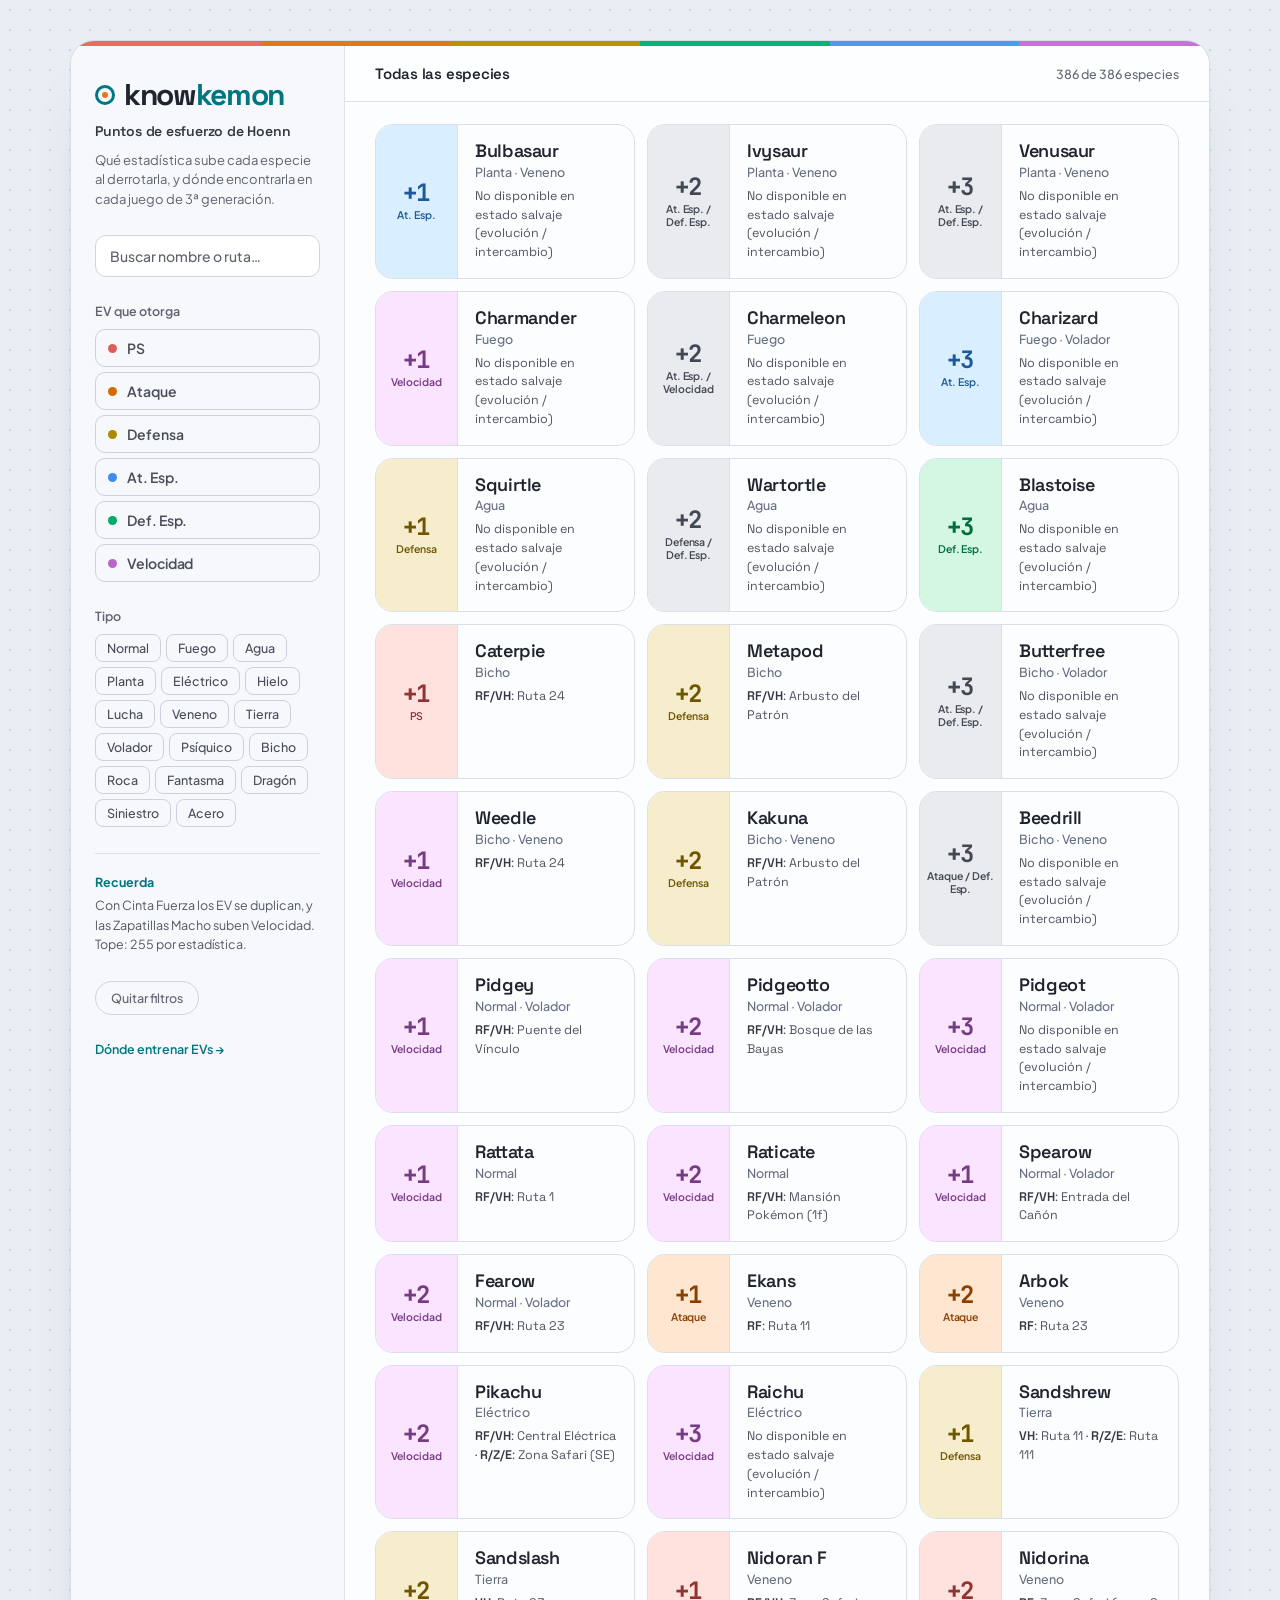
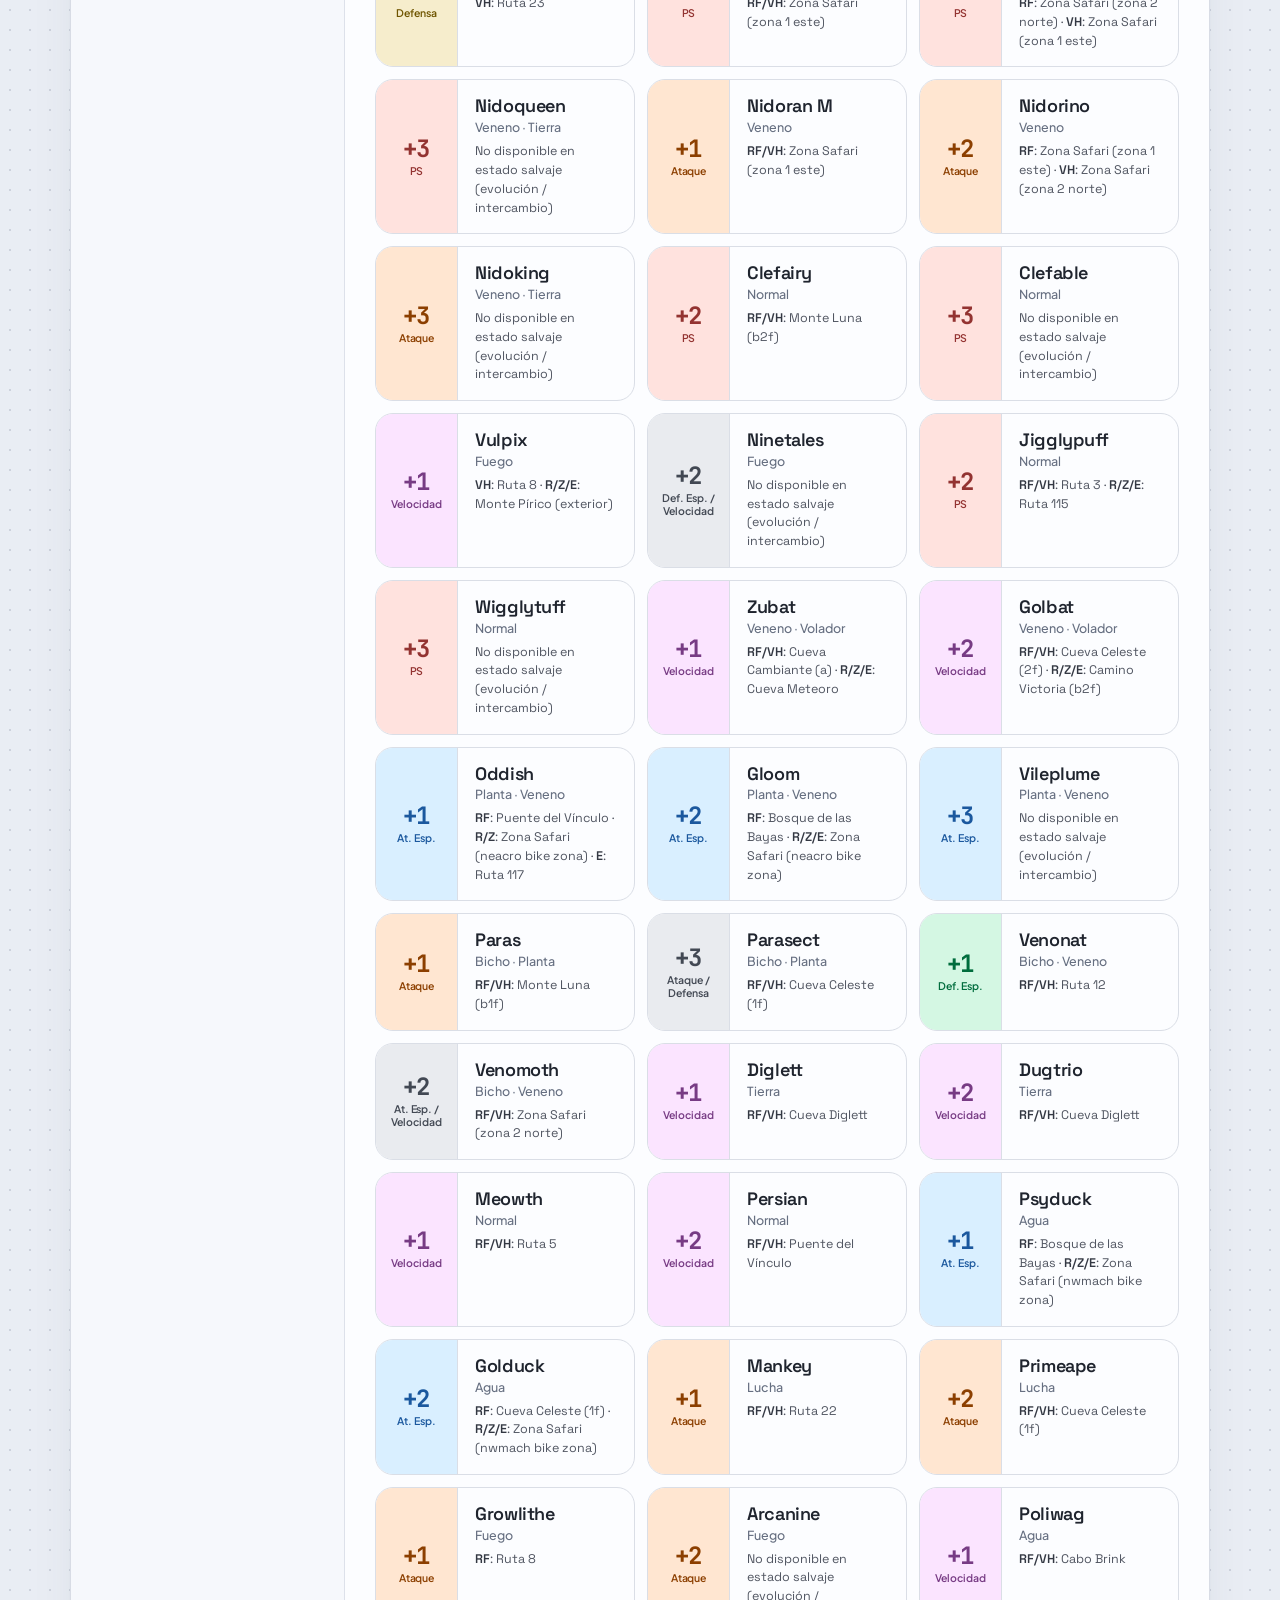
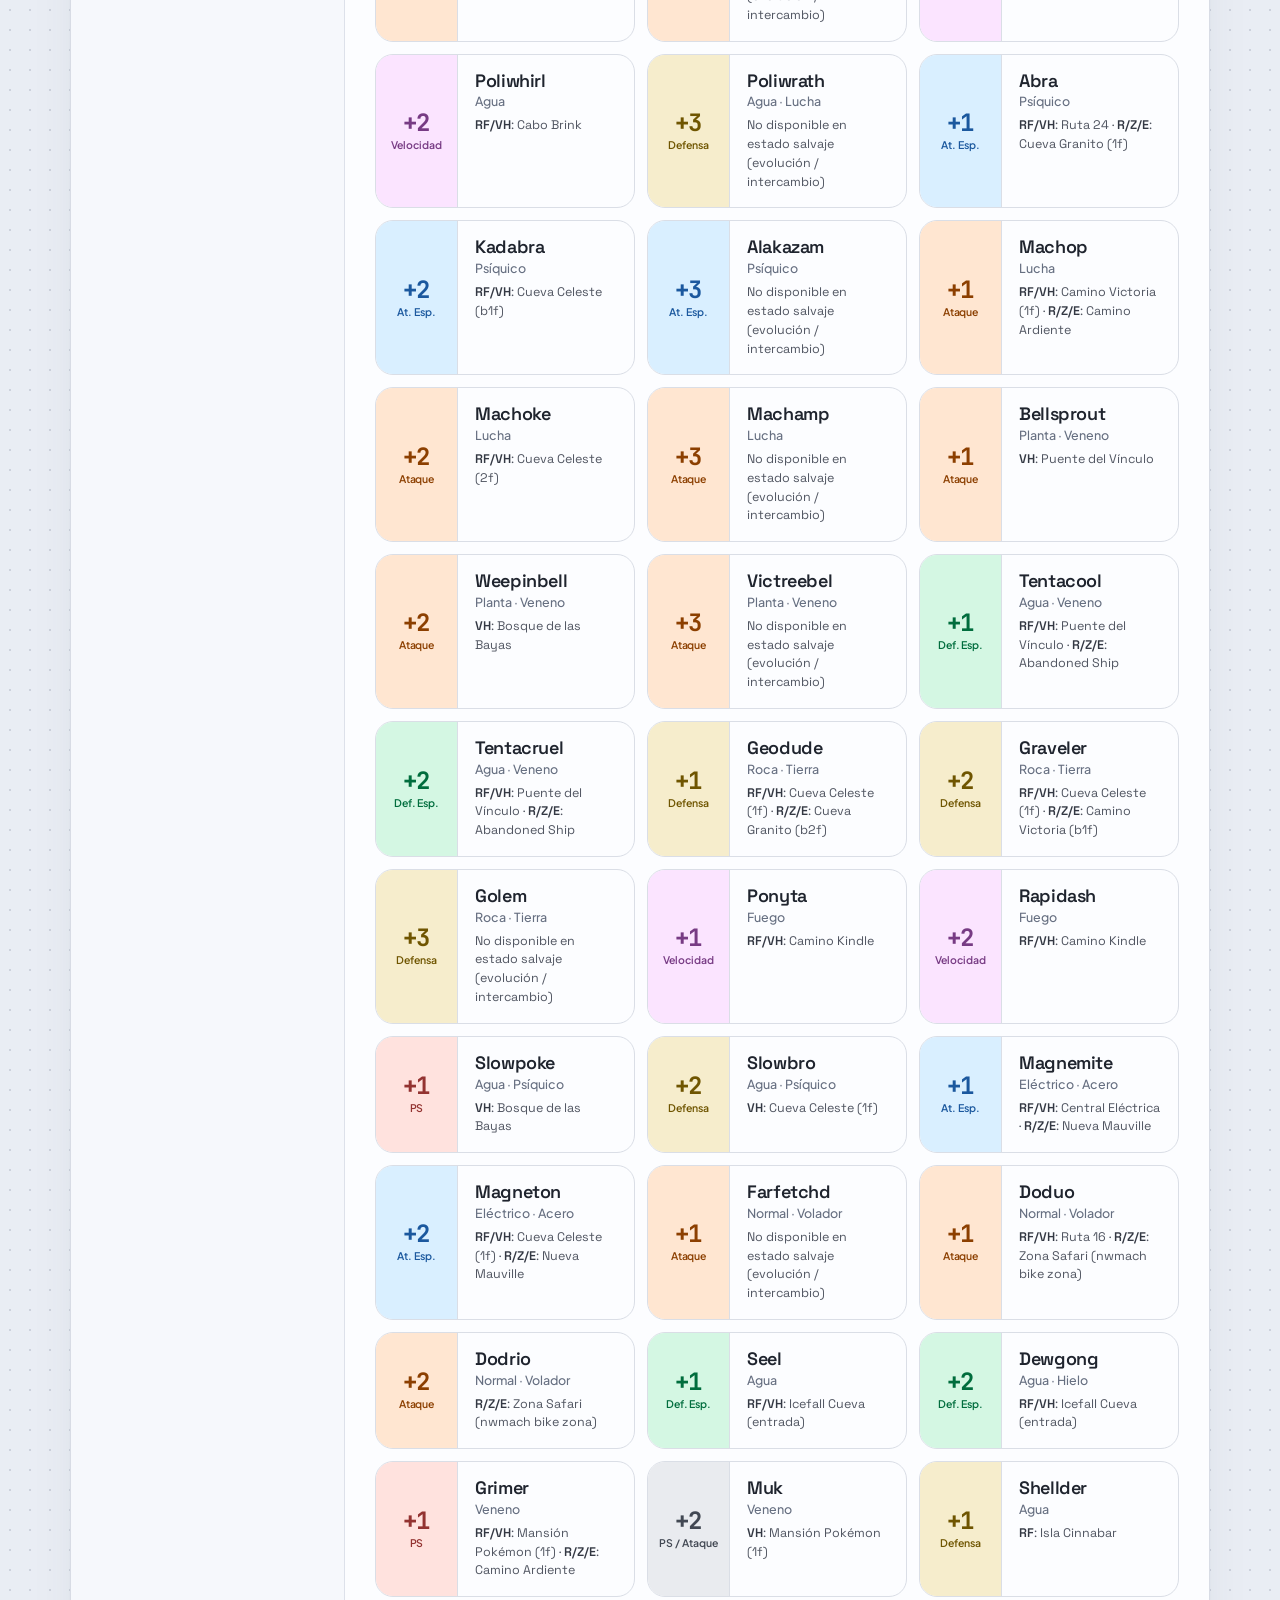
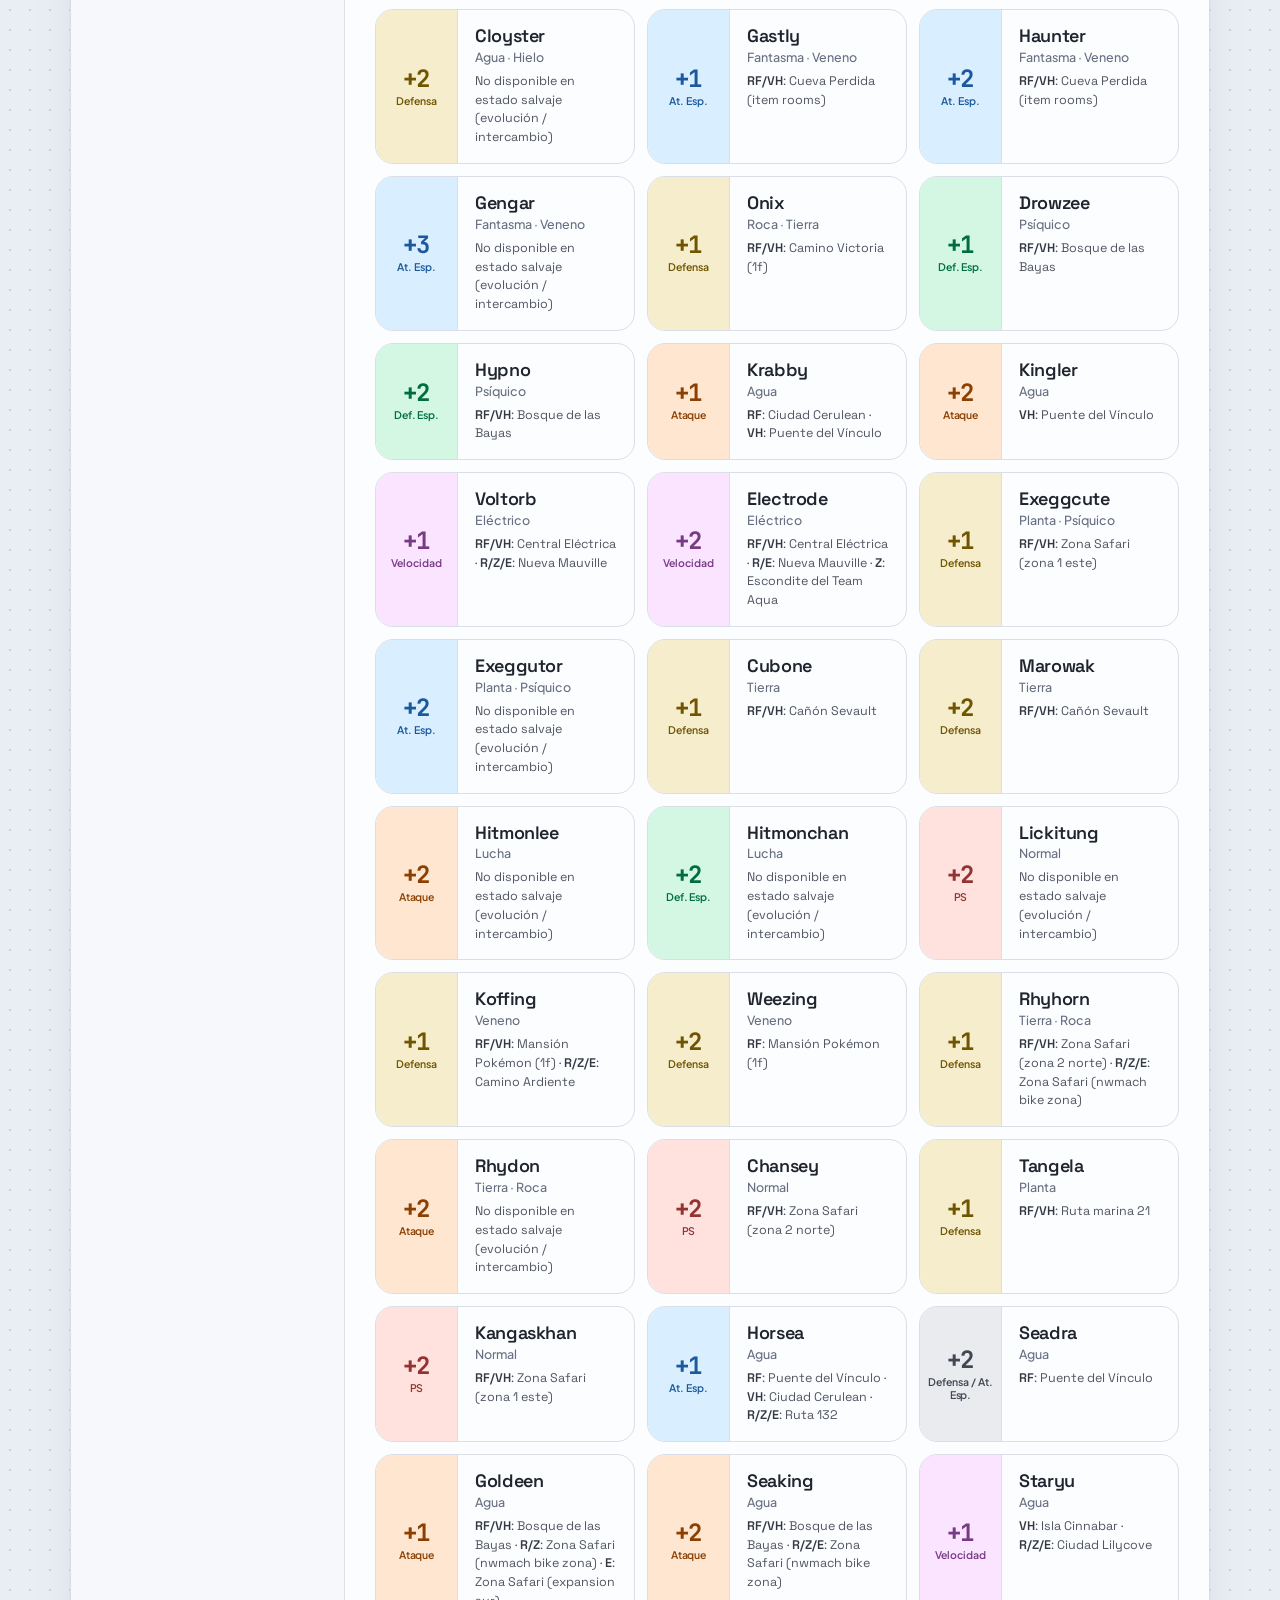
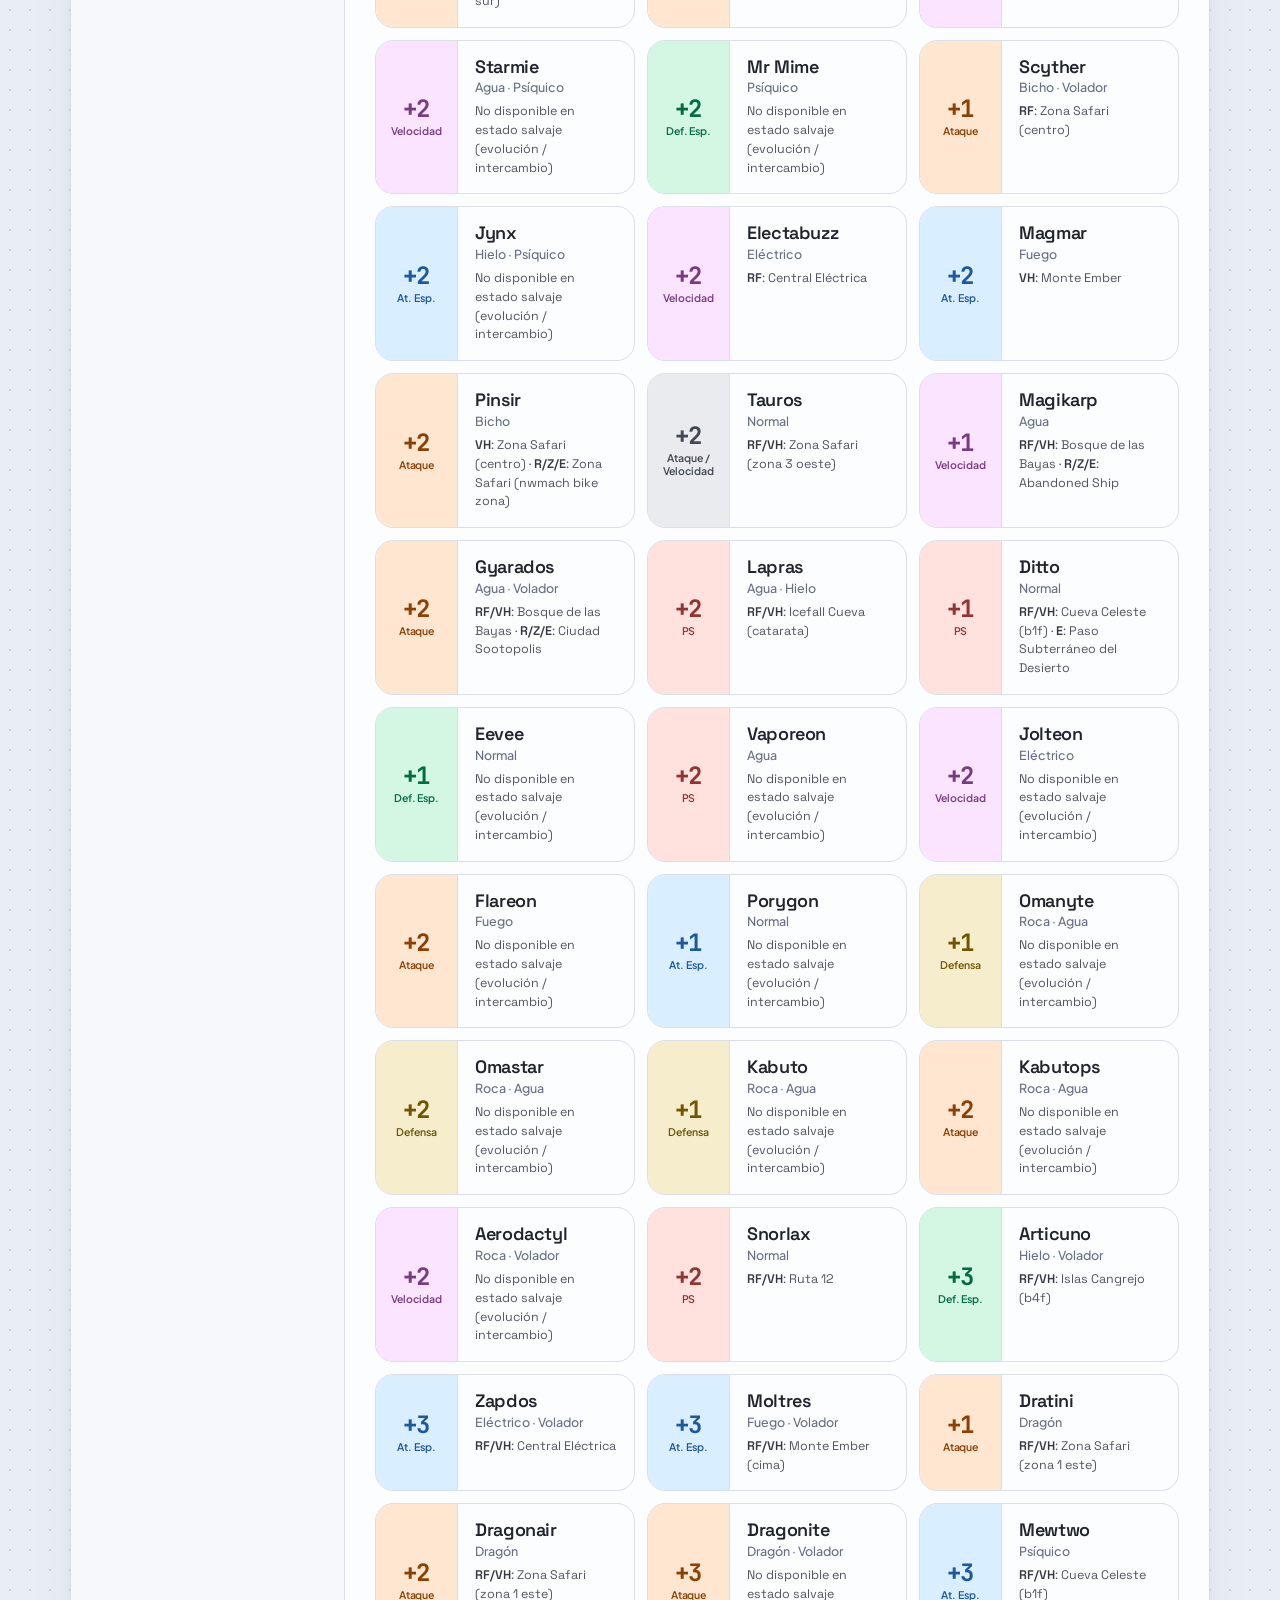
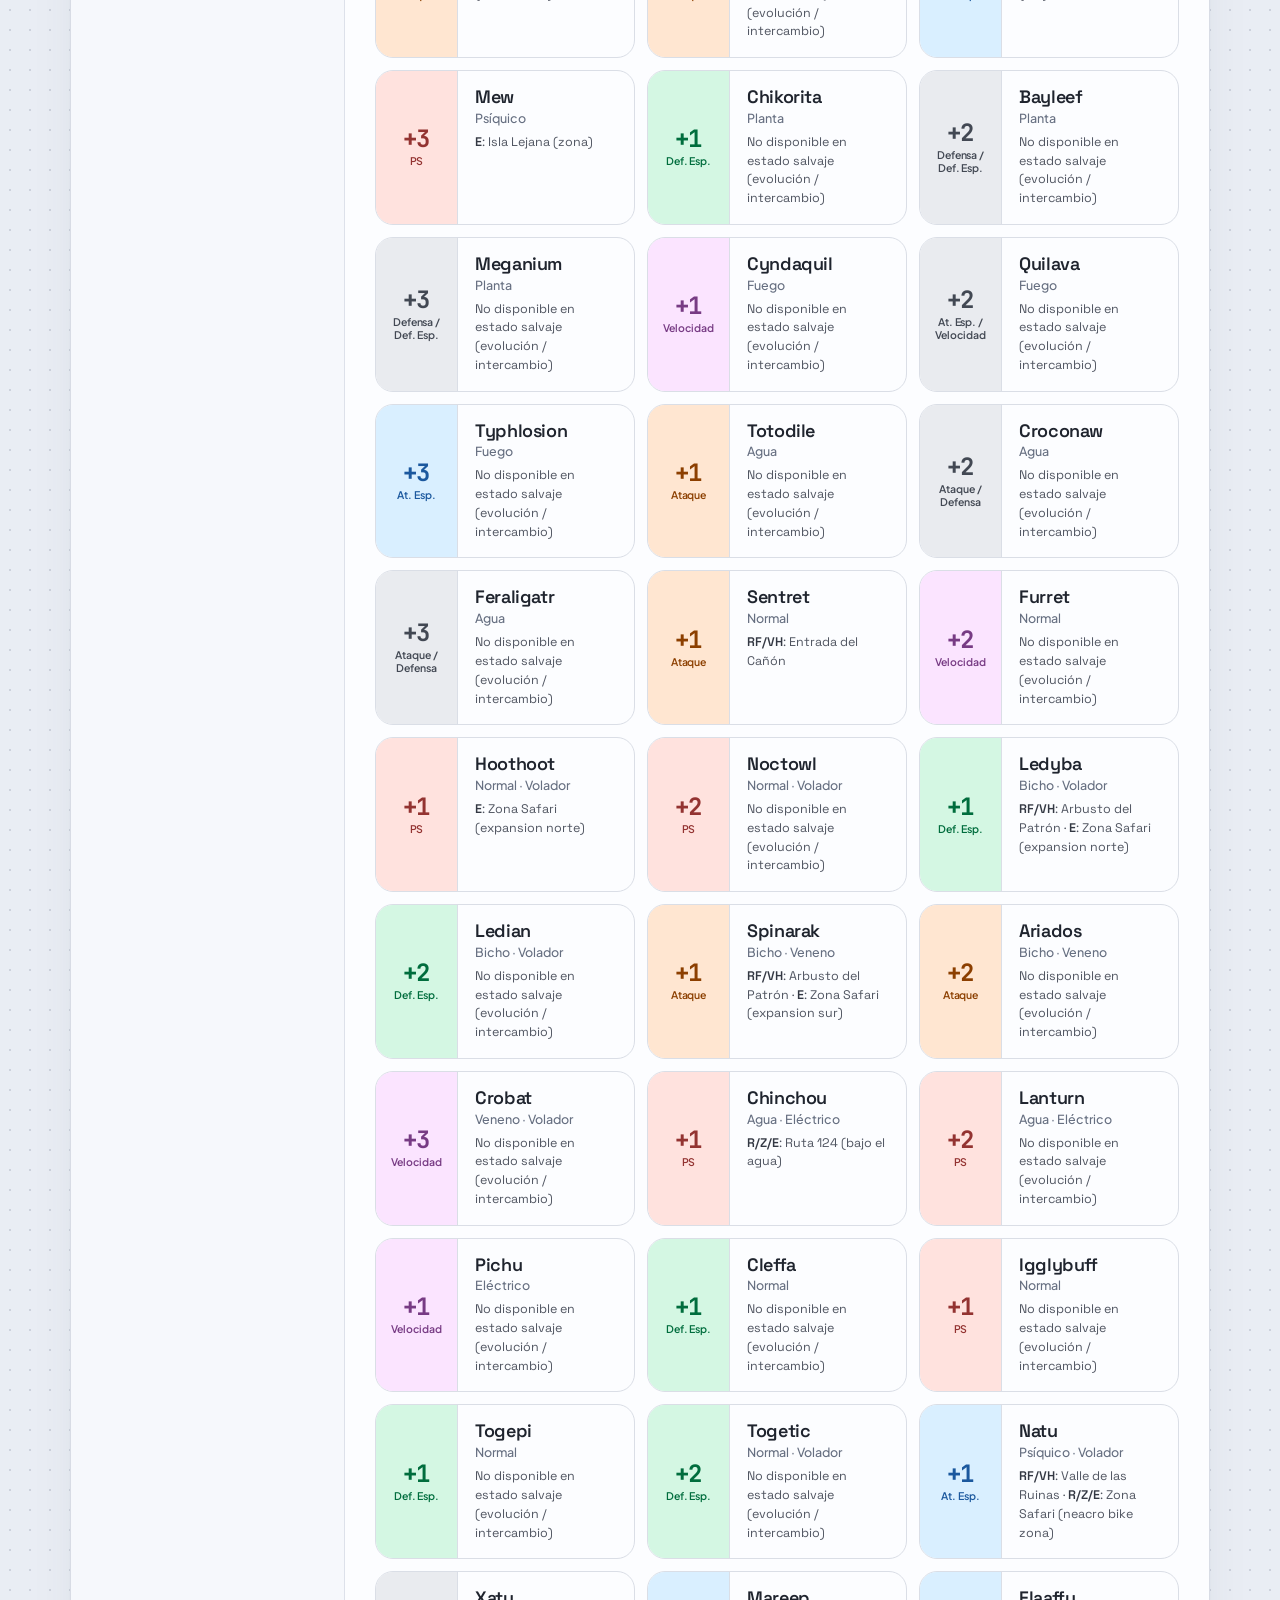
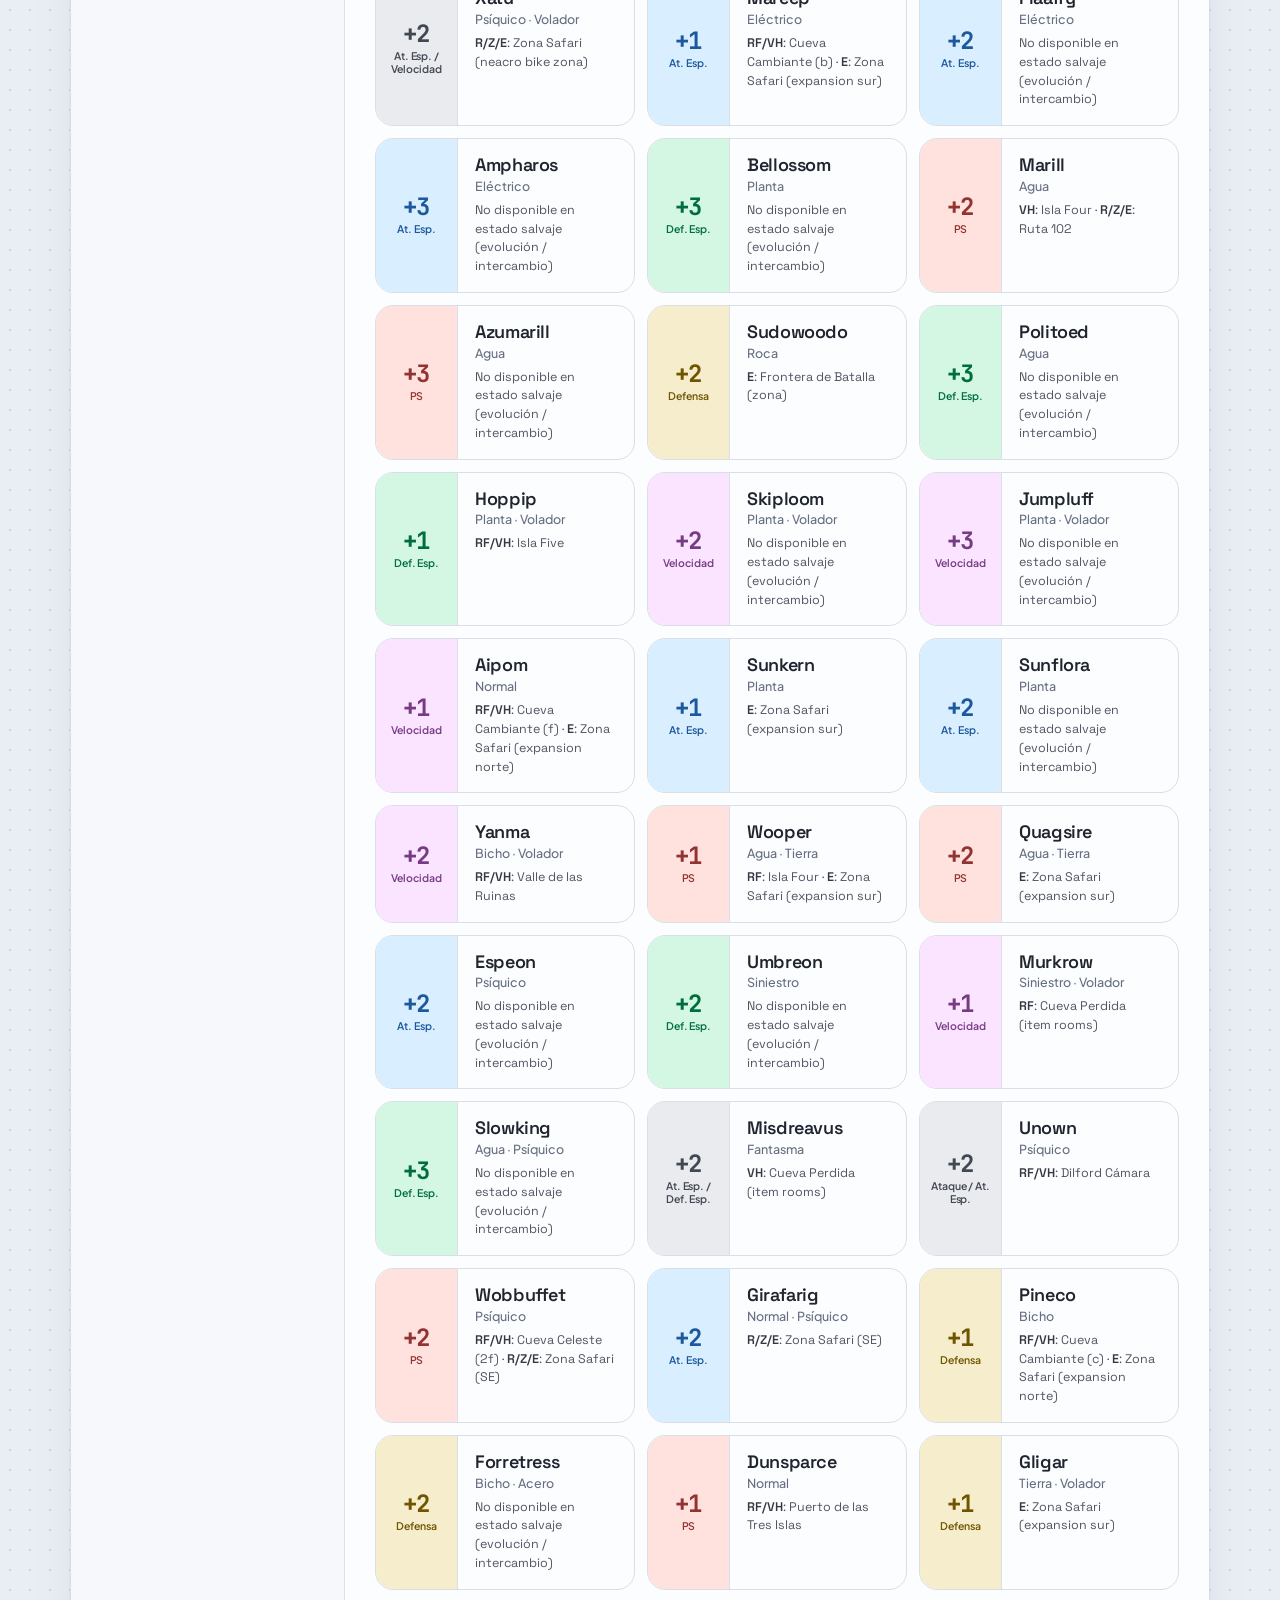
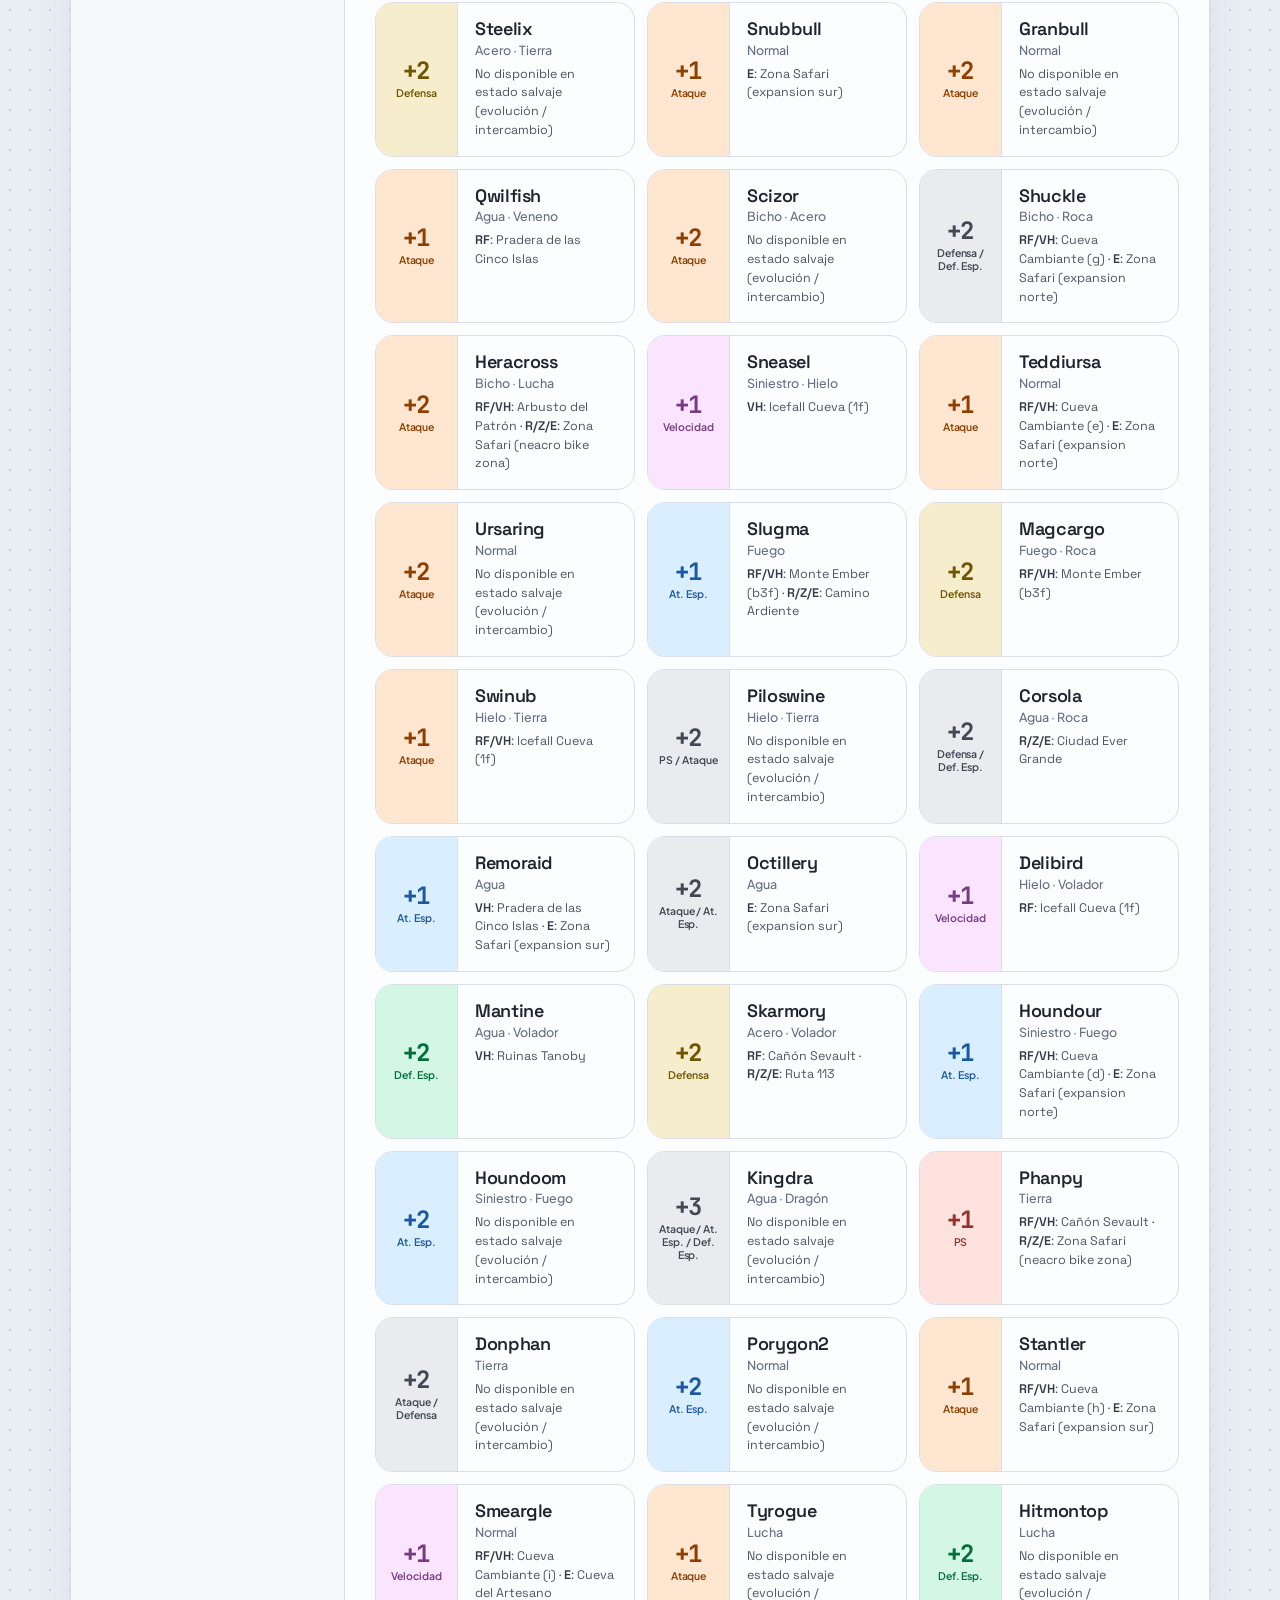
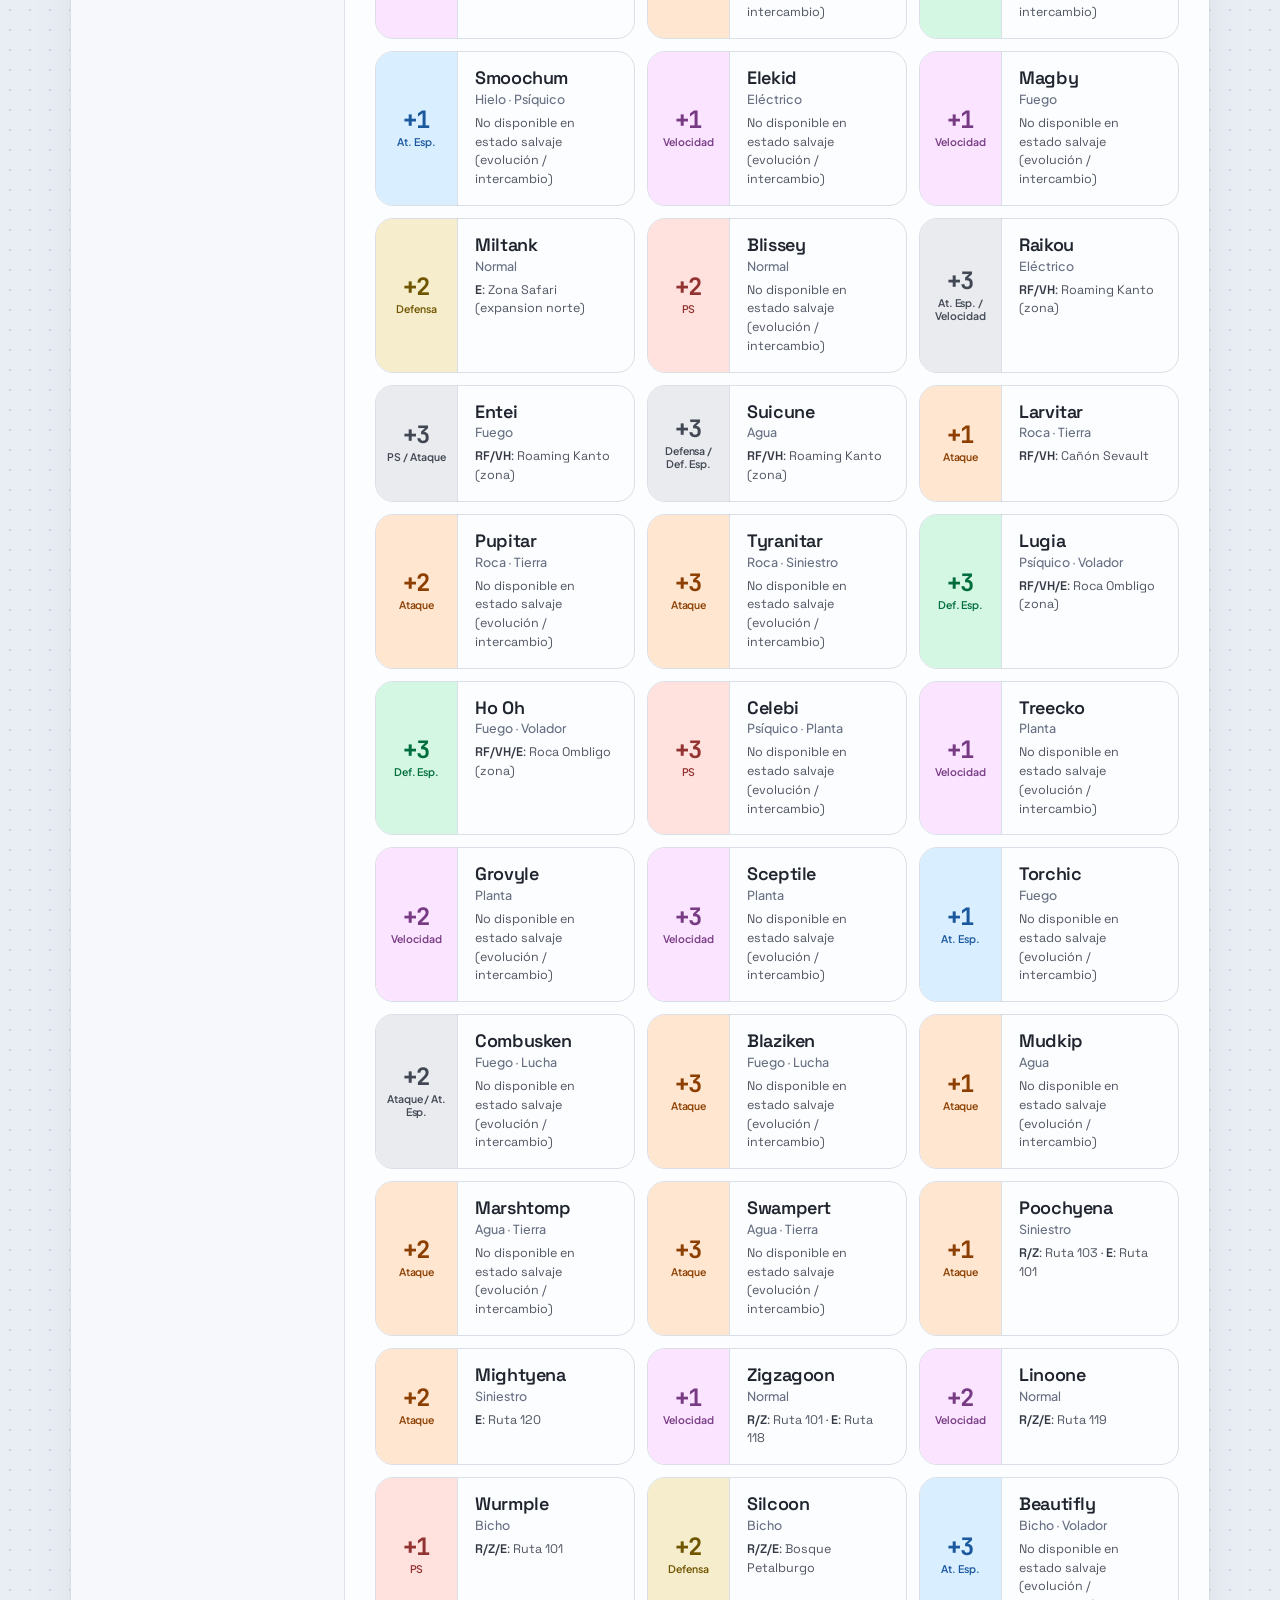
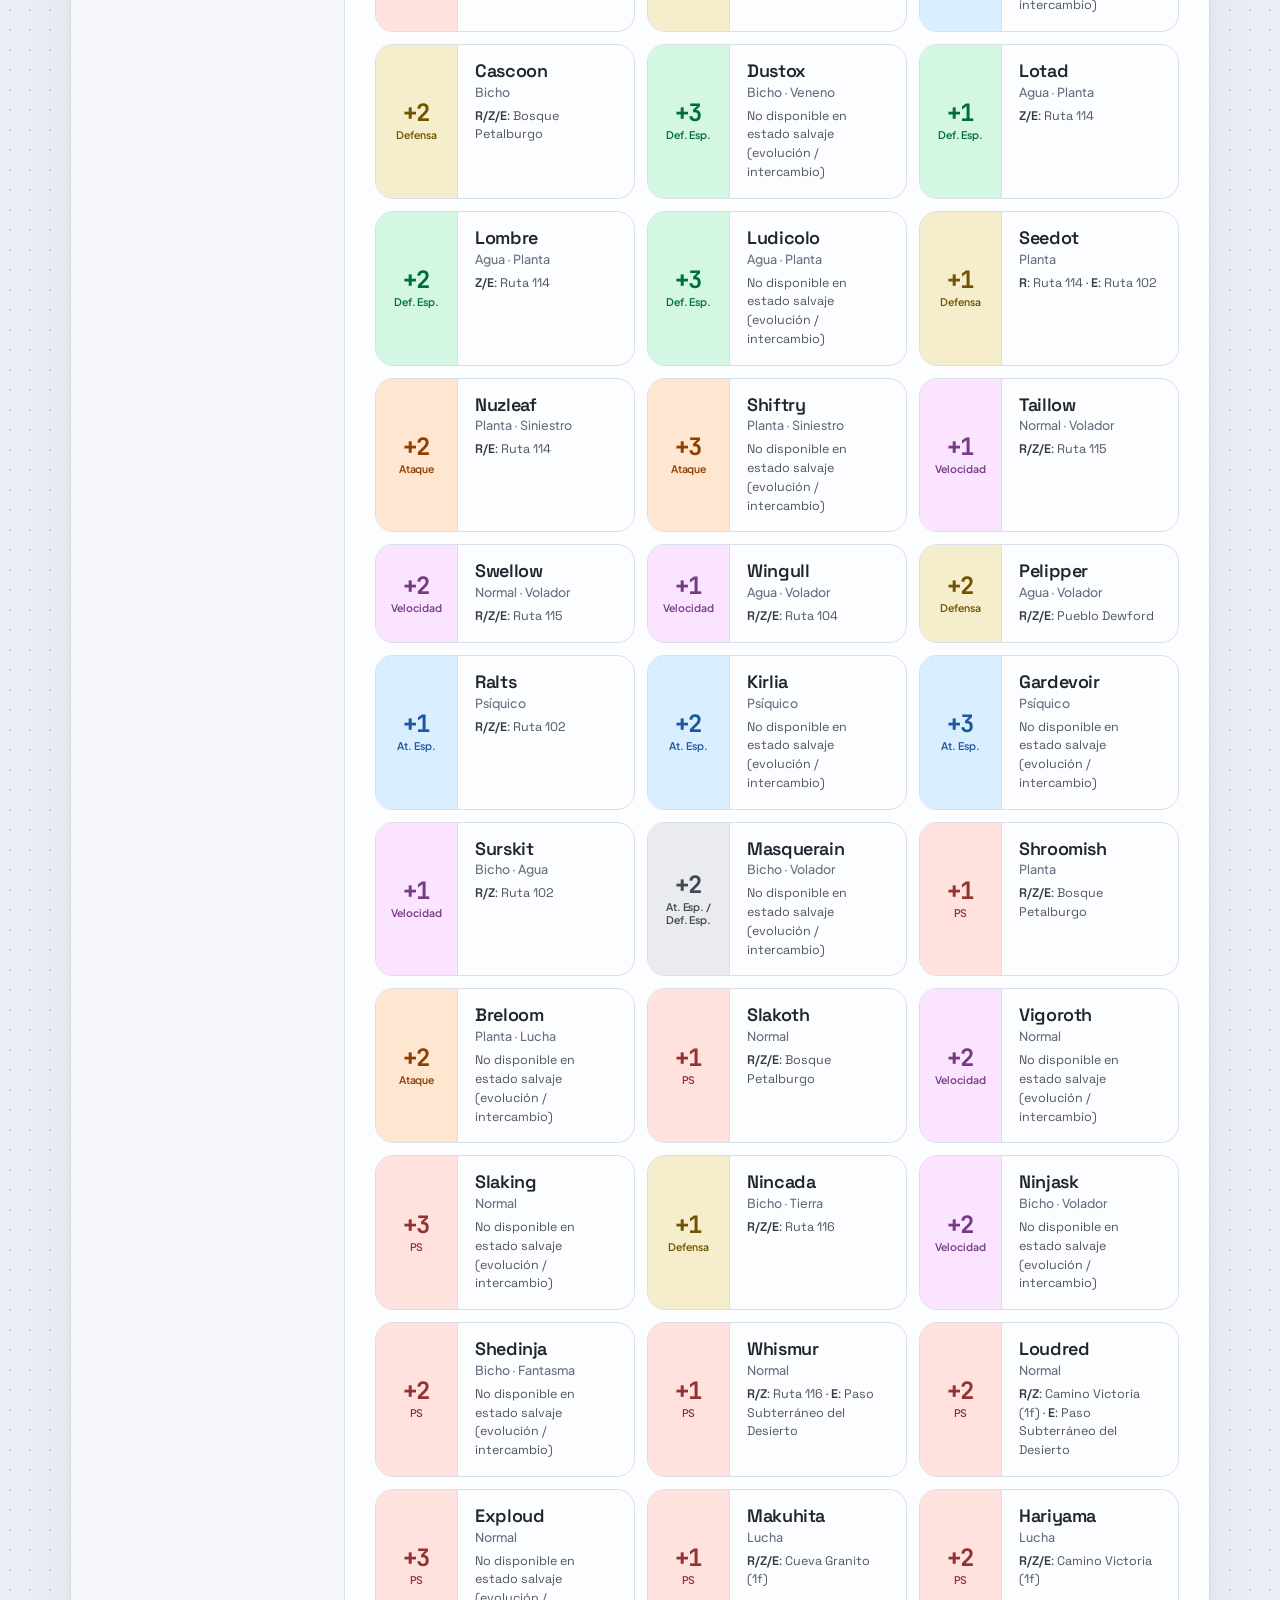
==== calculadora-entrenamiento-evs.html @ 8fb65381 "Initial commit: Knowkemon EV calculator static site Static HTML/CSS/JS site ready for GitHub Pages. " ====
<!DOCTYPE html>
<html lang="es">
<head>
<meta charset="utf-8">
<meta name="viewport" content="width=device-width, initial-scale=1">
<title>Knowkemon — Puntos de esfuerzo de Hoenn</title>
<link rel="preconnect" href="https://fonts.googleapis.com">
<link rel="preconnect" href="https://fonts.gstatic.com" crossorigin>
<link href="https://fonts.googleapis.com/css2?family=Space+Grotesk:wght@400;500;600;700&family=Plus+Jakarta+Sans:wght@400;500;600;700&family=JetBrains+Mono:wght@500;700&display=swap" rel="stylesheet">
<link rel="stylesheet" href="styles.css">
</head>
<body>

<div class="page">
  <div class="card-shell">

    <div class="stripe">
      <span style="background: oklch(0.68 0.16 25)"></span>
      <span style="background: oklch(0.68 0.16 55)"></span>
      <span style="background: oklch(0.68 0.16 95)"></span>
      <span style="background: oklch(0.68 0.16 160)"></span>
      <span style="background: oklch(0.68 0.16 255)"></span>
      <span style="background: oklch(0.68 0.16 320)"></span>
    </div>

    <div class="layout">

      <aside class="sidebar">

        <div class="brand">
          <div class="brand-row">
            <span class="brand-dot"><span></span></span>
            <h1>know<span>kemon</span></h1>
          </div>
          <p class="brand-sub">Puntos de esfuerzo de Hoenn</p>
          <p class="brand-desc">Qué estadística sube cada especie al derrotarla, y dónde encontrarla en cada juego de 3ª generación.</p>
        </div>

        <input id="search-input" type="text" placeholder="Buscar nombre o ruta…" autocomplete="off">

        <div class="filter-group">
          <span class="filter-label">EV que otorga</span>
          <div id="stat-chips" class="stat-chip-list"></div>
        </div>

        <div class="filter-group">
          <span class="filter-label">Tipo</span>
          <div id="type-chips" class="type-chip-list"></div>
        </div>

        <div class="remember">
          <span class="remember-title">Recuerda</span>
          <span class="remember-body">Con Cinta Fuerza los EV se duplican, y las Zapatillas Macho suben Velocidad. Tope: 255 por estadística.</span>
        </div>

        <button id="reset-btn" class="reset-btn">Quitar filtros</button>

      <a href="entrenamiento.html" class="train-link">Dónde entrenar EVs →</a>

      </aside>

      <main class="main">
        <div class="main-header">
          <span id="titulo" class="main-title">Todas las especies</span>
          <span id="conteo" class="main-count">Cargando…</span>
        </div>

        <div class="main-body">
          <div id="grid" class="grid"></div>

          <div id="empty-state" class="empty-state" hidden>
            <span class="empty-title">Sin resultados</span>
            <span class="empty-sub">prueba con otro nombre, tipo, ruta o juego</span>
          </div>

          <p class="footnote">Rojo Fuego · Verde Hoja · Rubí · Zafiro · Esmeralda. Ubicaciones principales de cada especie; algunas varían según el juego.</p>

          <p class="disclaimer">Knowkemon es un proyecto de fan y no está afiliado a Nintendo, Game Freak ni The Pokémon Company. Pokémon y los nombres de personajes son marcas registradas de sus respectivos dueños. <a href="transparencia.html">Política de transparencia →</a></p>
        </div>
      </main>

    </div>
  </div>
</div>

<template id="card-template">
  <div class="mon-card">
    <div class="mon-ev">
      <span class="mon-ev-num"></span>
      <span class="mon-ev-label"></span>
    </div>
    <div class="mon-info">
      <div class="mon-heading">
        <h2 class="mon-name"></h2>
        <span class="mon-types"></span>
      </div>
      <span class="mon-places"></span>
    </div>
  </div>
</template>

<script src="script-practice.js"></script>
</body>
</html>
---- styles.css ----
* { box-sizing: border-box; }

:root {
  --ink: oklch(0.26 0.02 264);
  --ink-soft: oklch(0.34 0.02 264);
  --muted: oklch(0.5 0.02 264);
  --muted-2: oklch(0.46 0.02 264);
  --line: oklch(0.91 0.012 264);
  --line-soft: oklch(0.895 0.012 264);
  --paper: oklch(0.995 0.003 264);
  --paper-2: oklch(0.978 0.006 264);
  --bg: oklch(0.945 0.011 264);
  --accent: oklch(0.5 0.13 200);
  --accent-hover: oklch(0.4 0.13 200);
  --accent-soft: oklch(0.6 0.09 200);
}

html, body {
  margin: 0;
  background: oklch(0.975 0.005 264);
}

body {
  font-family: 'Space Grotesk', system-ui, sans-serif;
  color: var(--ink);
}

a { color: var(--accent); }
a:hover { color: var(--accent-hover); }
input { font-family: inherit; }
::placeholder { color: oklch(0.5 0.02 264); }
::selection { background: oklch(0.88 0.09 200); color: oklch(0.24 0.02 264); }

.page {
  background: var(--bg);
  background-image: radial-gradient(oklch(0.78 0.02 264 / 0.5) 1px, transparent 1px);
  background-size: 20px 20px;
  min-height: 100vh;
  padding: 40px 26px 64px;
}

.card-shell {
  max-width: 1140px;
  margin: 0 auto;
  background: var(--paper);
  border: 1px solid var(--line-soft);
  border-radius: 24px;
  box-shadow: 0 1px 2px oklch(0.4 0.03 264 / 0.05), 0 30px 60px -40px oklch(0.4 0.03 264 / 0.35);
  overflow: hidden;
}

.stripe { display: flex; height: 5px; }
.stripe span { flex: 1; }

.layout {
  display: grid;
  grid-template-columns: 274px minmax(0, 1fr);
}

/* ---------- sidebar ---------- */

.sidebar {
  border-right: 1px solid var(--line);
  background: var(--paper-2);
  padding: 34px 24px 36px;
  display: flex;
  flex-direction: column;
  gap: 26px;
}

.brand { display: flex; flex-direction: column; gap: 10px; }

.brand-row { display: flex; align-items: center; gap: 9px; }

.brand-dot {
  width: 20px; height: 20px;
  border-radius: 999px;
  border: 3px solid var(--accent);
  display: block;
  position: relative;
  flex: 0 0 20px;
}
.brand-dot span {
  position: absolute; inset: 4px;
  border-radius: 999px;
  background: oklch(0.68 0.16 55);
  display: block;
}

.brand h1 {
  margin: 0;
  font-size: 30px;
  line-height: 1;
  font-weight: 700;
  letter-spacing: -0.045em;
}
.brand h1 span { color: var(--accent); }

.brand-sub {
  margin: 2px 0 0;
  font-size: 14px;
  font-weight: 600;
  line-height: 1.35;
  letter-spacing: -0.015em;
  color: var(--ink-soft);
}

.brand-desc {
  margin: 0;
  font-family: 'Plus Jakarta Sans', sans-serif;
  font-size: 13px;
  line-height: 1.5;
  color: var(--muted);
}

#search-input {
  width: 100%;
  padding: 11px 14px;
  font-family: 'Plus Jakarta Sans', sans-serif;
  font-size: 14px;
  font-weight: 500;
  border: 1px solid oklch(0.87 0.015 264);
  border-radius: 11px;
  background: oklch(1 0 0);
  color: inherit;
  outline: none;
}
#search-input:focus { border-color: var(--accent-soft); }

.filter-group { display: flex; flex-direction: column; gap: 10px; }

.filter-label {
  font-family: 'Plus Jakarta Sans', sans-serif;
  font-size: 12.5px;
  font-weight: 600;
  color: var(--muted);
}

.stat-chip-list { display: flex; flex-direction: column; gap: 5px; }

.chip-stat {
  display: flex; align-items: center; gap: 10px;
  width: 100%;
  padding: 9px 12px;
  border-radius: 10px;
  text-align: left;
  font-family: 'Plus Jakarta Sans', sans-serif;
  font-size: 14px;
  font-weight: 600;
  letter-spacing: -0.005em;
  cursor: pointer;
  border: 1px solid oklch(0.86 0.015 264);
  background: transparent;
  color: oklch(0.42 0.02 264);
}
.chip-stat .dot { width: 9px; height: 9px; border-radius: 999px; flex: 0 0 9px; }
.chip-stat.active { border-color: transparent; }

.type-chip-list { display: flex; gap: 5px; flex-wrap: wrap; }

.chip-type {
  padding: 5px 11px;
  border-radius: 8px;
  font-family: 'Plus Jakarta Sans', sans-serif;
  font-size: 12.5px;
  font-weight: 500;
  cursor: pointer;
  border: 1px solid oklch(0.86 0.015 264);
  background: transparent;
  color: oklch(0.42 0.02 264);
}
.chip-type.active {
  background: oklch(0.28 0.02 264);
  color: oklch(0.98 0.005 264);
  border-color: oklch(0.28 0.02 264);
}

.remember {
  border-top: 1px solid var(--line);
  padding-top: 20px;
  display: flex;
  flex-direction: column;
  gap: 6px;
}
.remember-title {
  font-family: 'Plus Jakarta Sans', sans-serif;
  font-size: 12.5px;
  font-weight: 700;
  color: var(--accent);
}
.remember-body {
  font-family: 'Plus Jakarta Sans', sans-serif;
  font-size: 12.5px;
  line-height: 1.55;
  color: var(--muted-2);
}

.reset-btn {
  align-self: flex-start;
  padding: 8px 15px;
  font-family: 'Plus Jakarta Sans', sans-serif;
  font-size: 12.5px;
  font-weight: 500;
  border: 1px solid oklch(0.87 0.015 264);
  border-radius: 999px;
  background: transparent;
  color: var(--muted);
  cursor: pointer;
}
.reset-btn:hover { background: oklch(0.93 0.01 264); color: var(--ink); }

.train-link {
  font-family: 'Plus Jakarta Sans', sans-serif;
  font-size: 12.5px;
  font-weight: 600;
  color: var(--accent);
  text-decoration: none;
}
.train-link:hover { color: var(--accent-hover); }

/* ---------- main ---------- */

.main { padding: 0 0 40px; }

.main-header {
  position: sticky;
  top: 0;
  z-index: 5;
  background: oklch(0.995 0.003 264 / 0.93);
  backdrop-filter: blur(12px);
  border-bottom: 1px solid var(--line);
  padding: 18px 30px;
  display: flex;
  align-items: baseline;
  justify-content: space-between;
  gap: 16px;
}
.main-title { font-size: 15px; font-weight: 600; letter-spacing: -0.015em; }
.main-count {
  font-family: 'Plus Jakarta Sans', sans-serif;
  font-size: 12.5px;
  font-weight: 500;
  color: oklch(0.52 0.02 264);
  white-space: nowrap;
}

.main-body { padding: 22px 30px 0; }

.grid {
  display: grid;
  grid-template-columns: repeat(auto-fill, minmax(258px, 1fr));
  gap: 12px;
}

.mon-card {
  position: relative;
  overflow: hidden;
  background: var(--paper);
  border: 1px solid oklch(0.90 0.012 264);
  border-radius: 18px;
  display: flex;
  align-items: stretch;
  transition: border-color .16s ease, transform .16s ease, background .16s ease;
}
.mon-card:hover {
  border-color: oklch(0.70 0.03 264);
  background: oklch(1 0 0);
  transform: translateY(-2px);
}

.mon-ev {
  flex: 0 0 82px;
  display: flex;
  flex-direction: column;
  align-items: center;
  justify-content: center;
  gap: 3px;
  padding: 18px 6px;
  border-right: 1px solid oklch(0.90 0.012 264);
  text-align: center;
}
.mon-ev-num {
  font-family: 'JetBrains Mono', monospace;
  font-size: 24px;
  font-weight: 700;
  line-height: 1;
  letter-spacing: -0.04em;
}
.mon-ev-label {
  font-family: 'Plus Jakarta Sans', sans-serif;
  font-size: 10.5px;
  font-weight: 600;
  letter-spacing: -0.005em;
}

.mon-info {
  flex: 1;
  min-width: 0;
  display: flex;
  flex-direction: column;
  gap: 7px;
  padding: 16px 18px 16px 17px;
}
.mon-heading { display: flex; flex-direction: column; gap: 3px; }
.mon-name {
  margin: 0;
  font-size: 18px;
  font-weight: 600;
  letter-spacing: -0.02em;
  line-height: 1.1;
  text-transform: capitalize;
}
.mon-types {
  font-family: 'Plus Jakarta Sans', sans-serif;
  font-size: 12.5px;
  font-weight: 500;
  color: oklch(0.54 0.03 264);
}
.mon-places {
  font-size: 12.5px;
  line-height: 1.5;
  color: oklch(0.45 0.02 264);
}
.mon-places b {
  font-weight: 600;
  color: var(--ink-soft);
}

.empty-state {
  padding: 90px 0;
  text-align: center;
  display: flex;
  flex-direction: column;
  gap: 8px;
}
.empty-title { font-size: 19px; font-weight: 600; letter-spacing: -0.02em; }
.empty-sub { font-size: 14px; color: var(--muted); }

.footnote {
  max-width: 620px;
  margin: 52px 0 0;
  font-size: 12.5px;
  line-height: 1.7;
  color: var(--muted);
  padding-bottom: 30px;
}

.disclaimer {
  max-width: 620px;
  margin: 0 0 30px;
  font-family: 'Plus Jakarta Sans', sans-serif;
  font-size: 11.5px;
  line-height: 1.6;
  color: oklch(0.58 0.015 264);
  border-top: 1px solid var(--line);
  padding-top: 16px;
}
.disclaimer a {
  font-weight: 600;
  white-space: nowrap;
}

/* ---------- responsive ---------- */

@media (max-width: 760px) {
  .page { padding: 0; }
  .card-shell { border-radius: 0; }
  .layout { grid-template-columns: 1fr; }
  .sidebar { border-right: none; border-bottom: 1px solid var(--line); }
  .main-header, .main-body { padding-left: 18px; padding-right: 18px; }
}
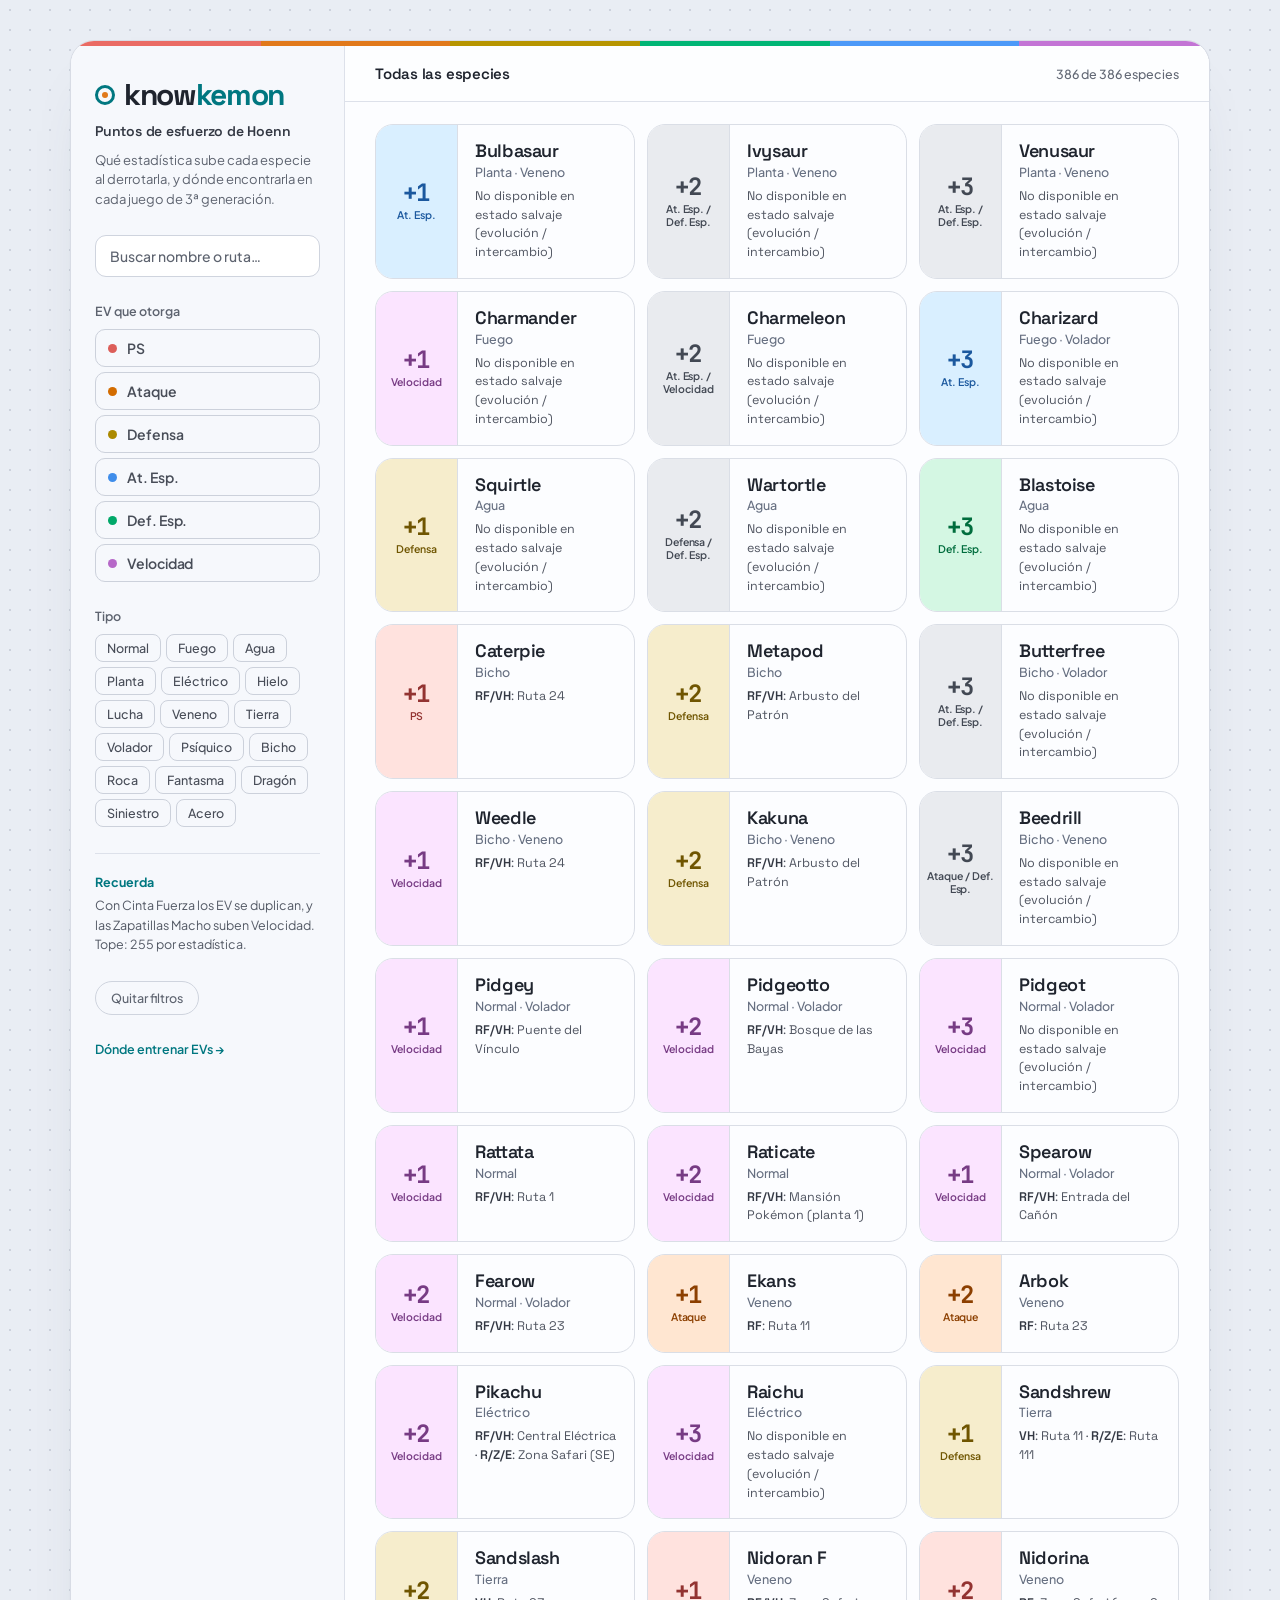
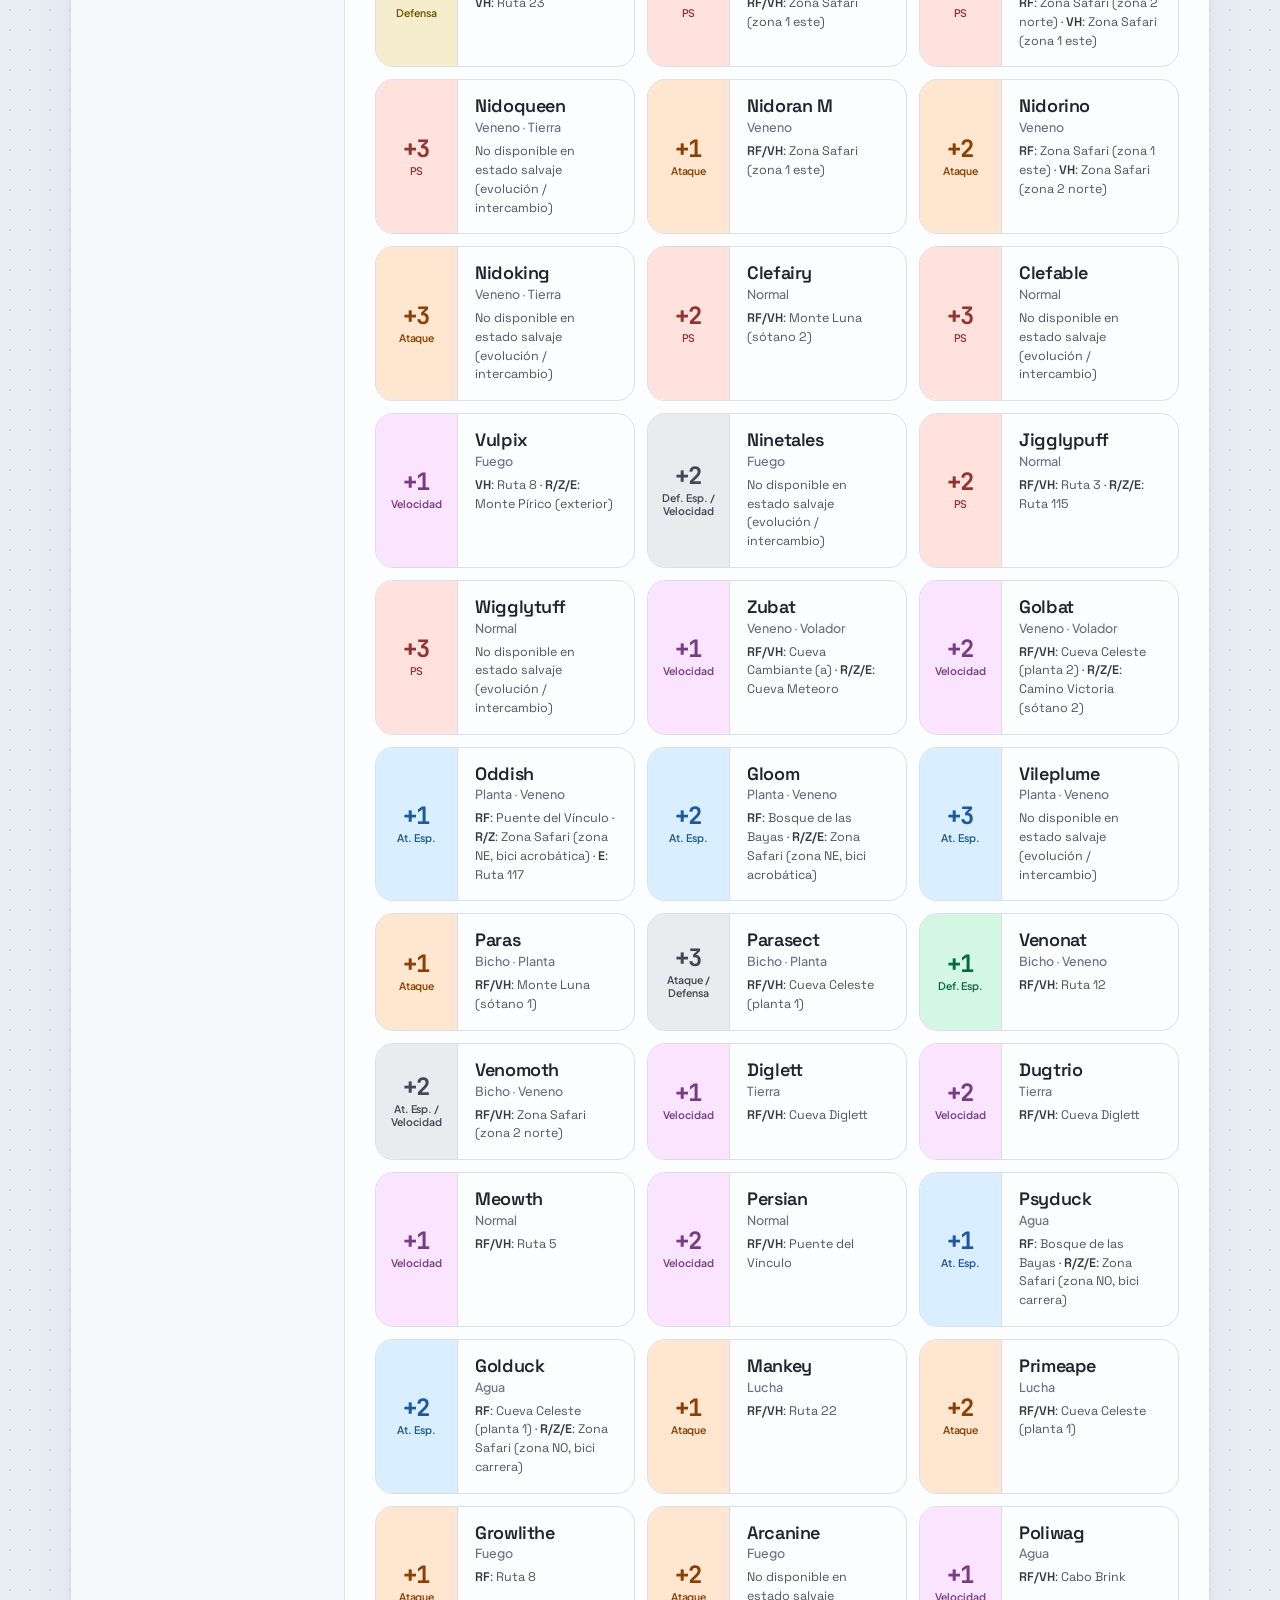
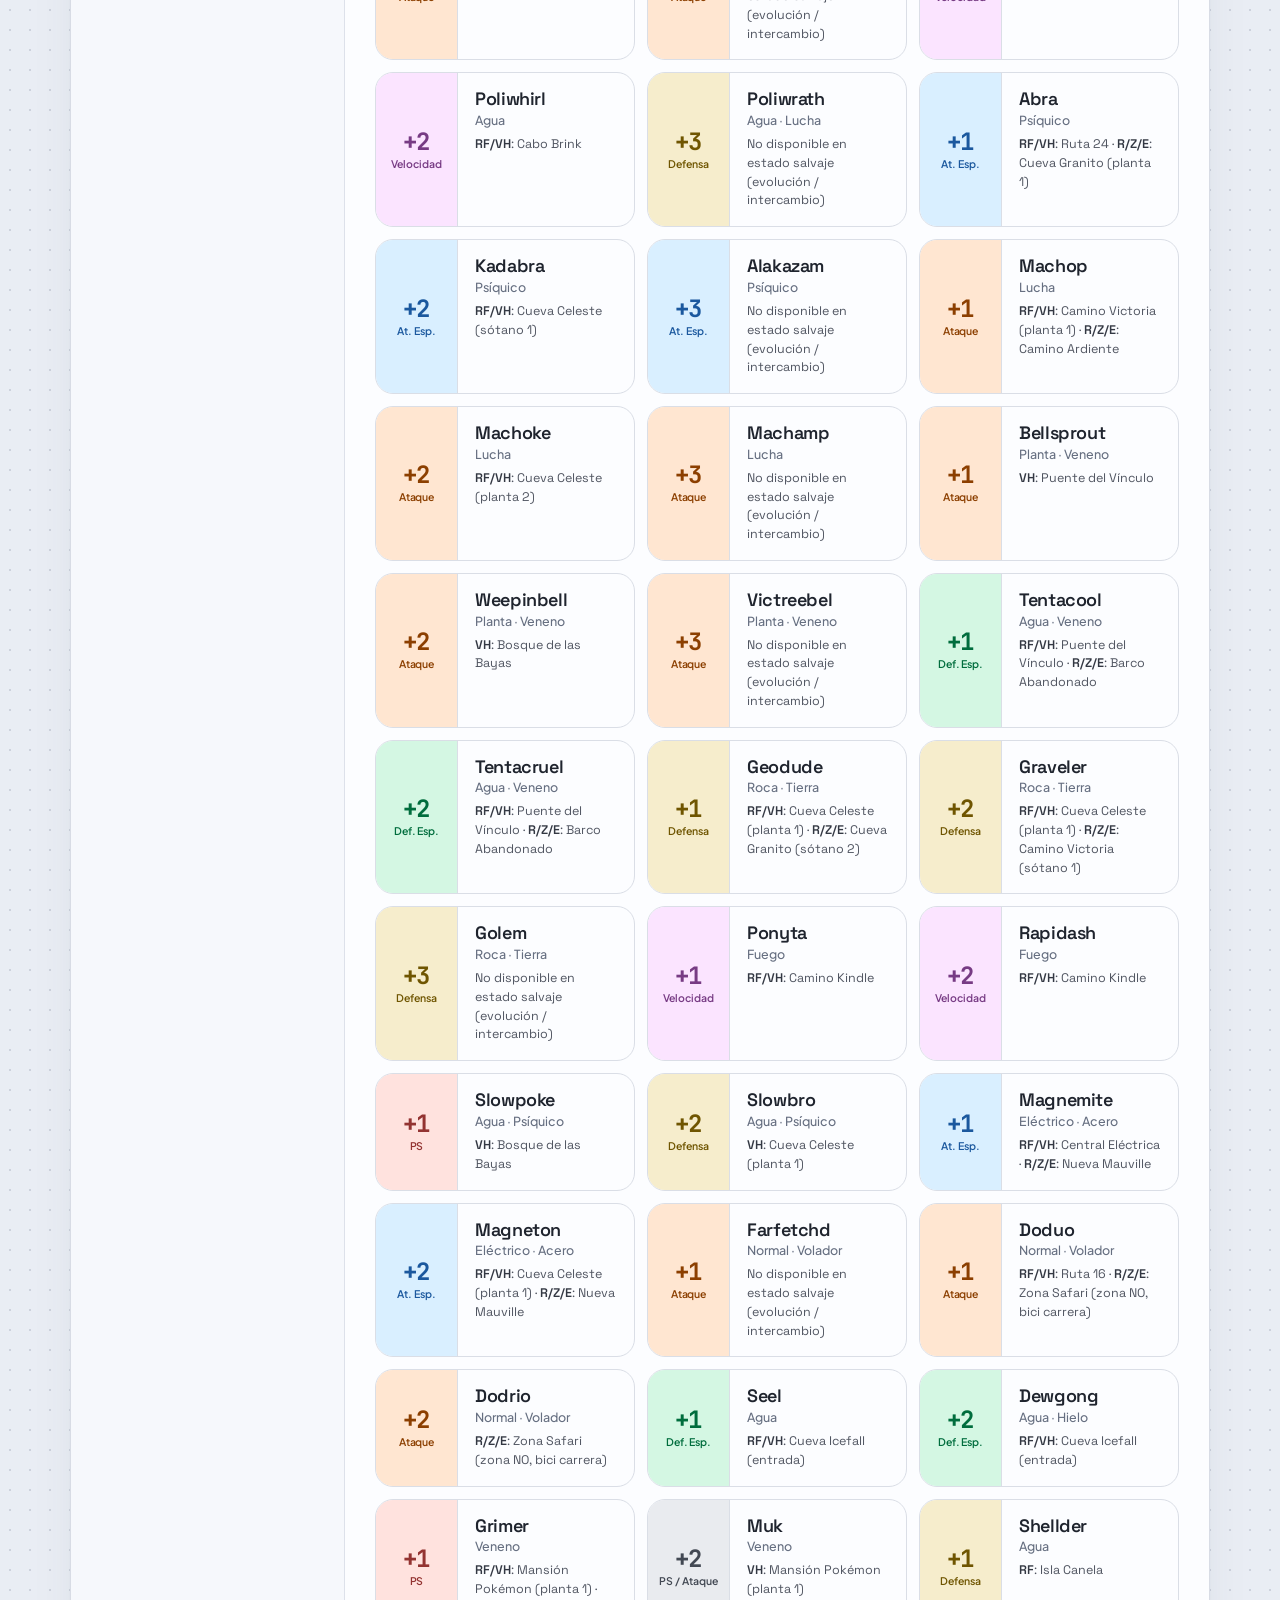
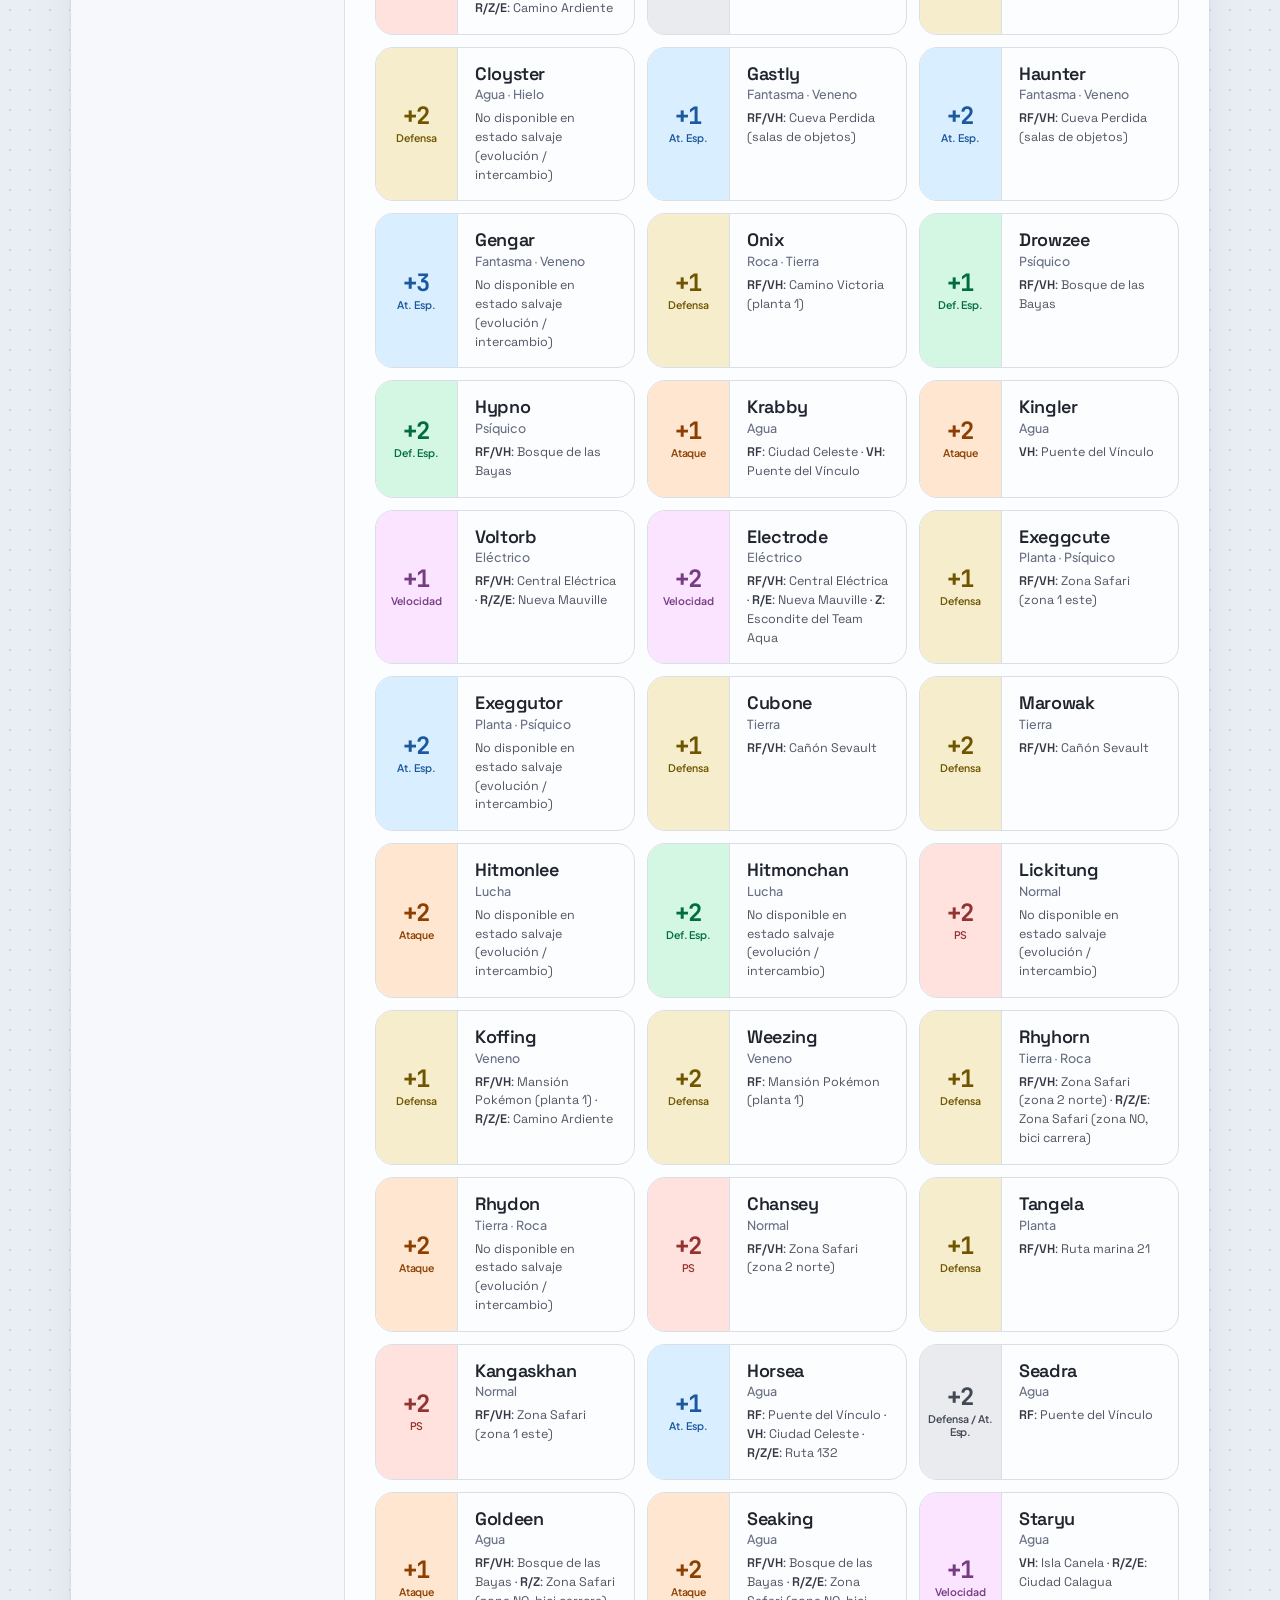
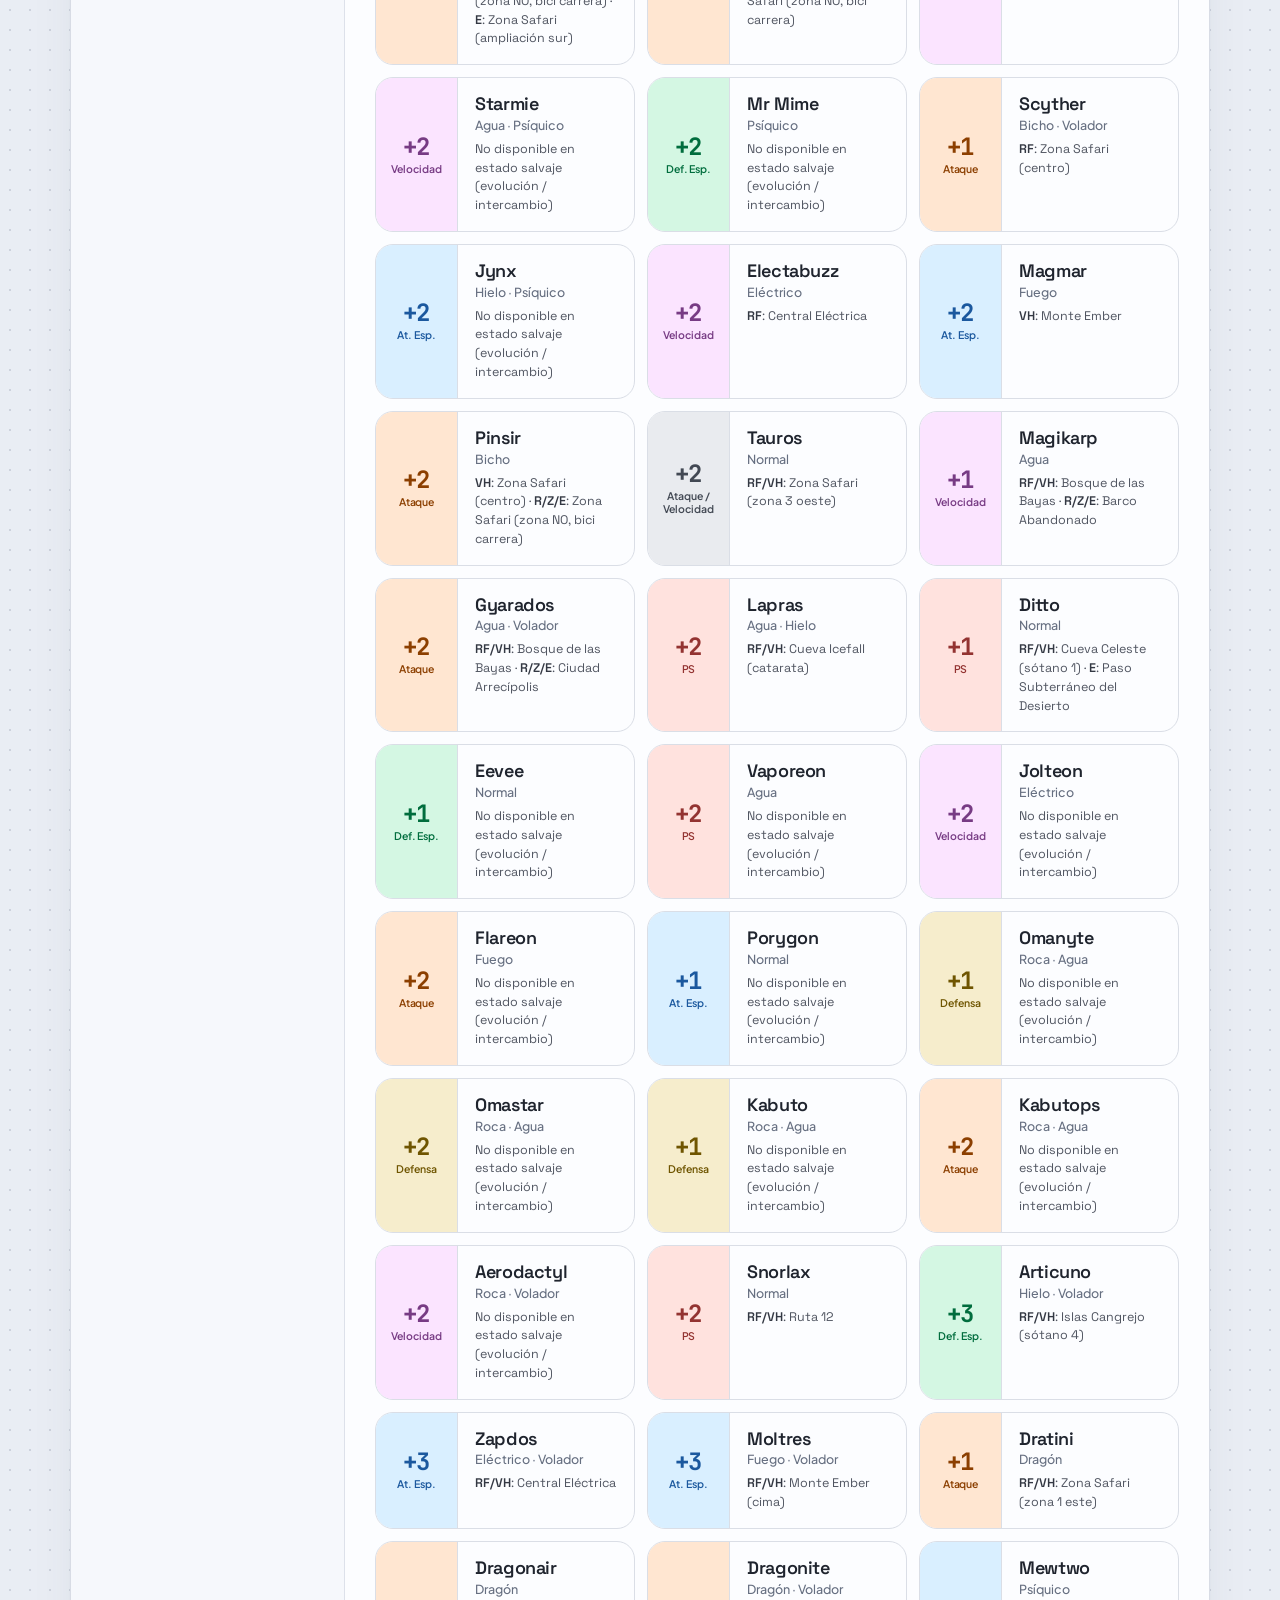
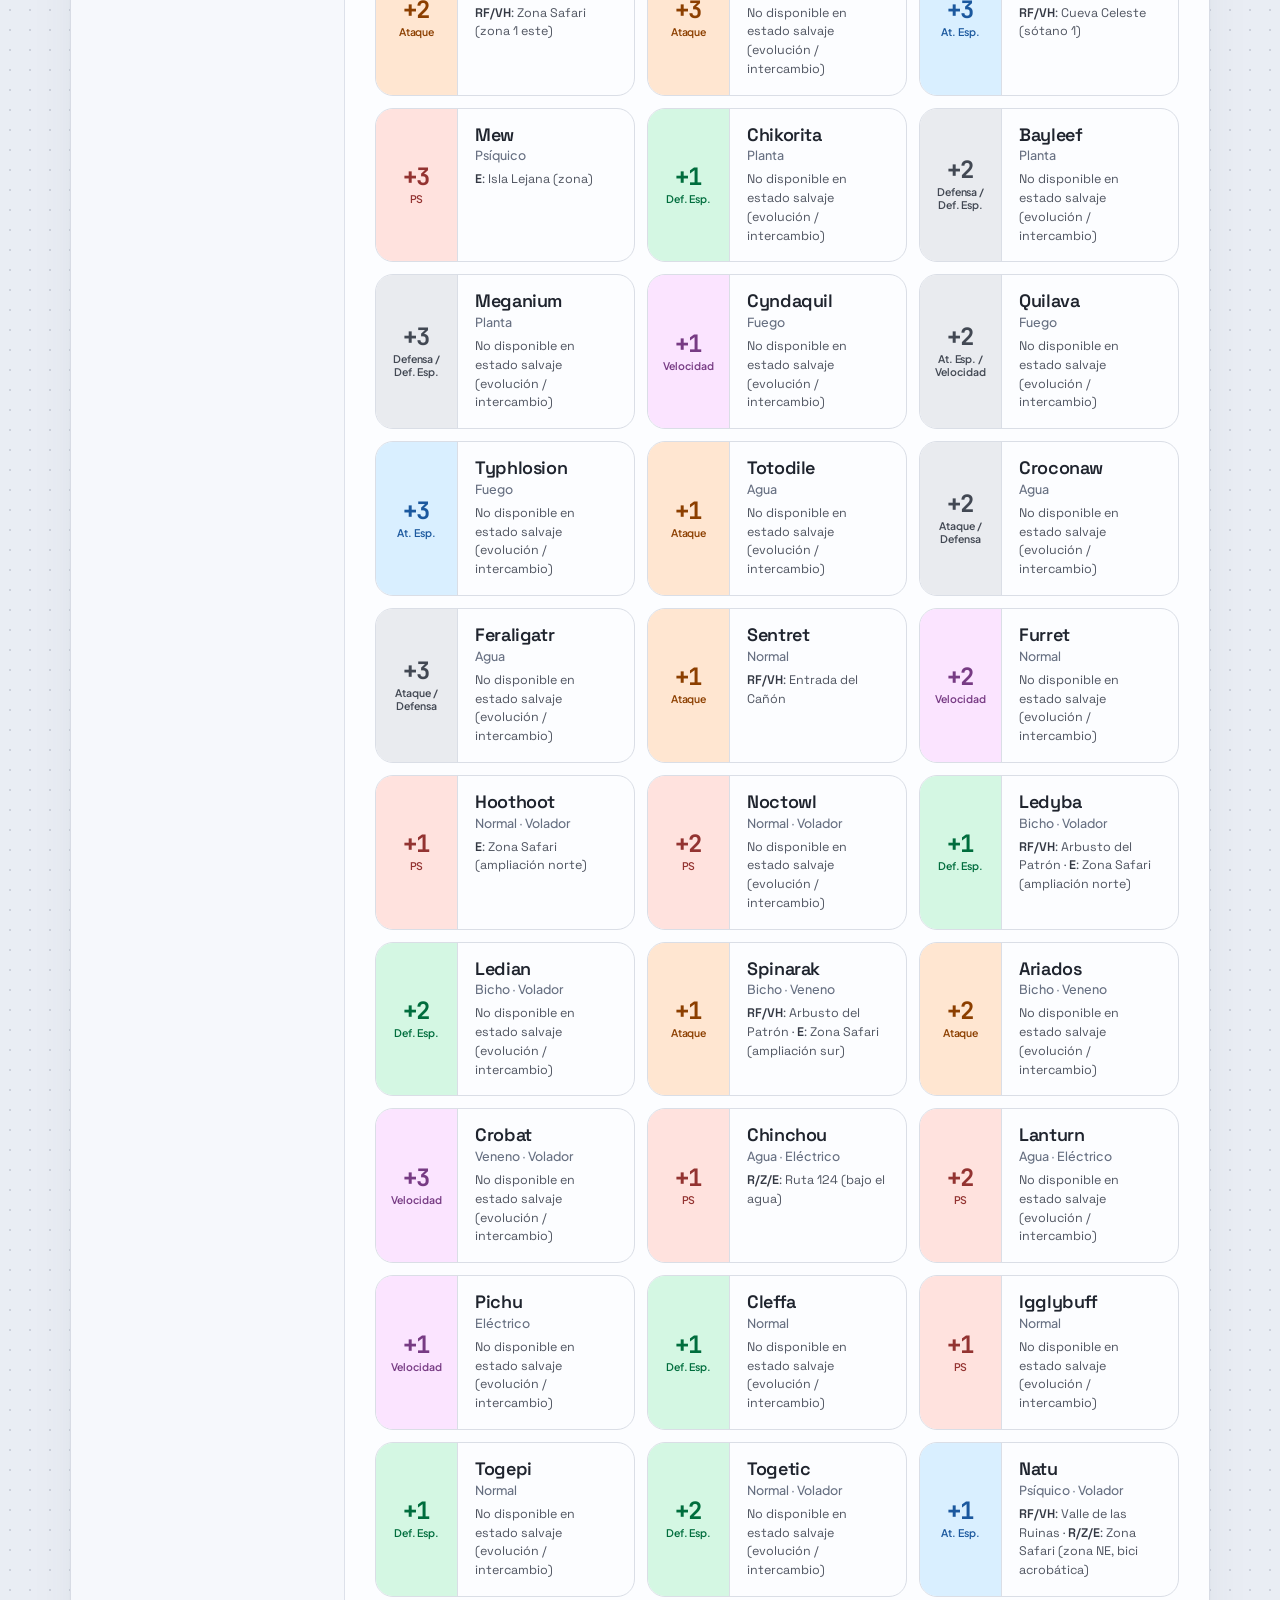
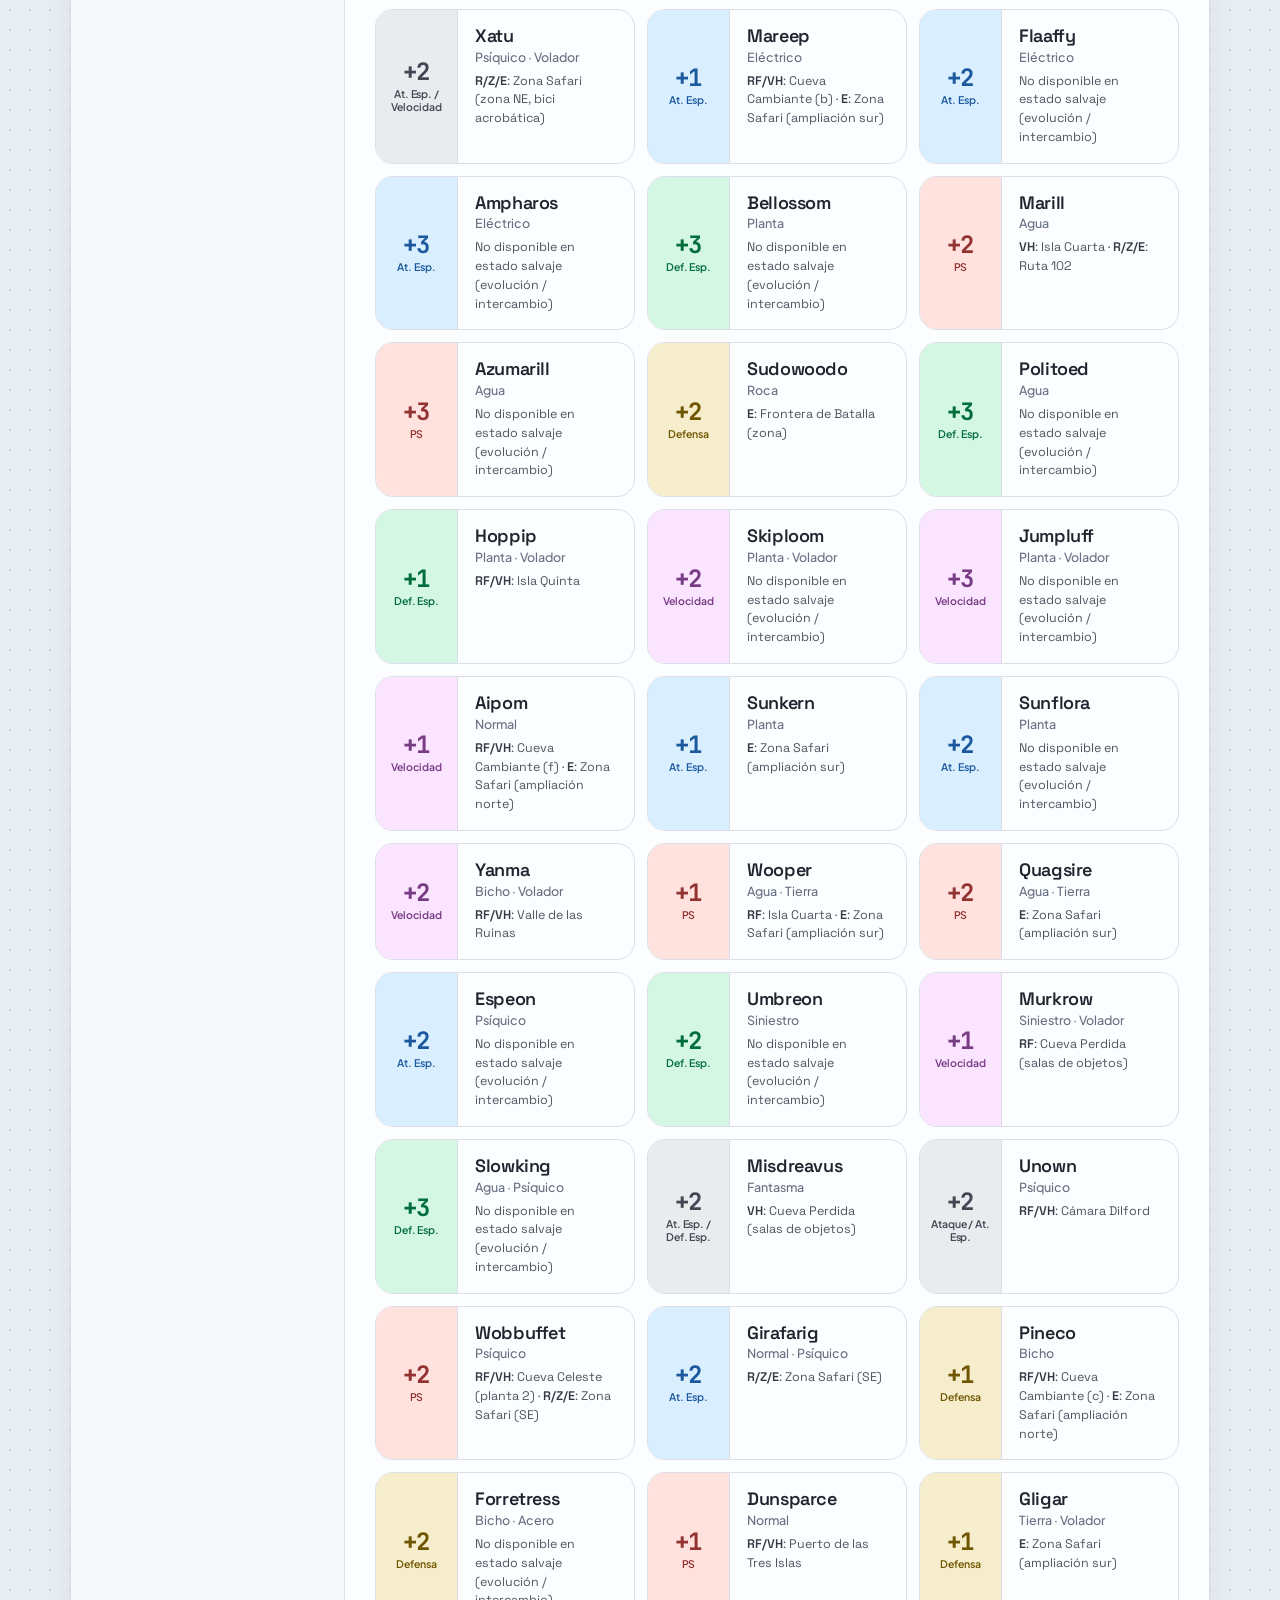
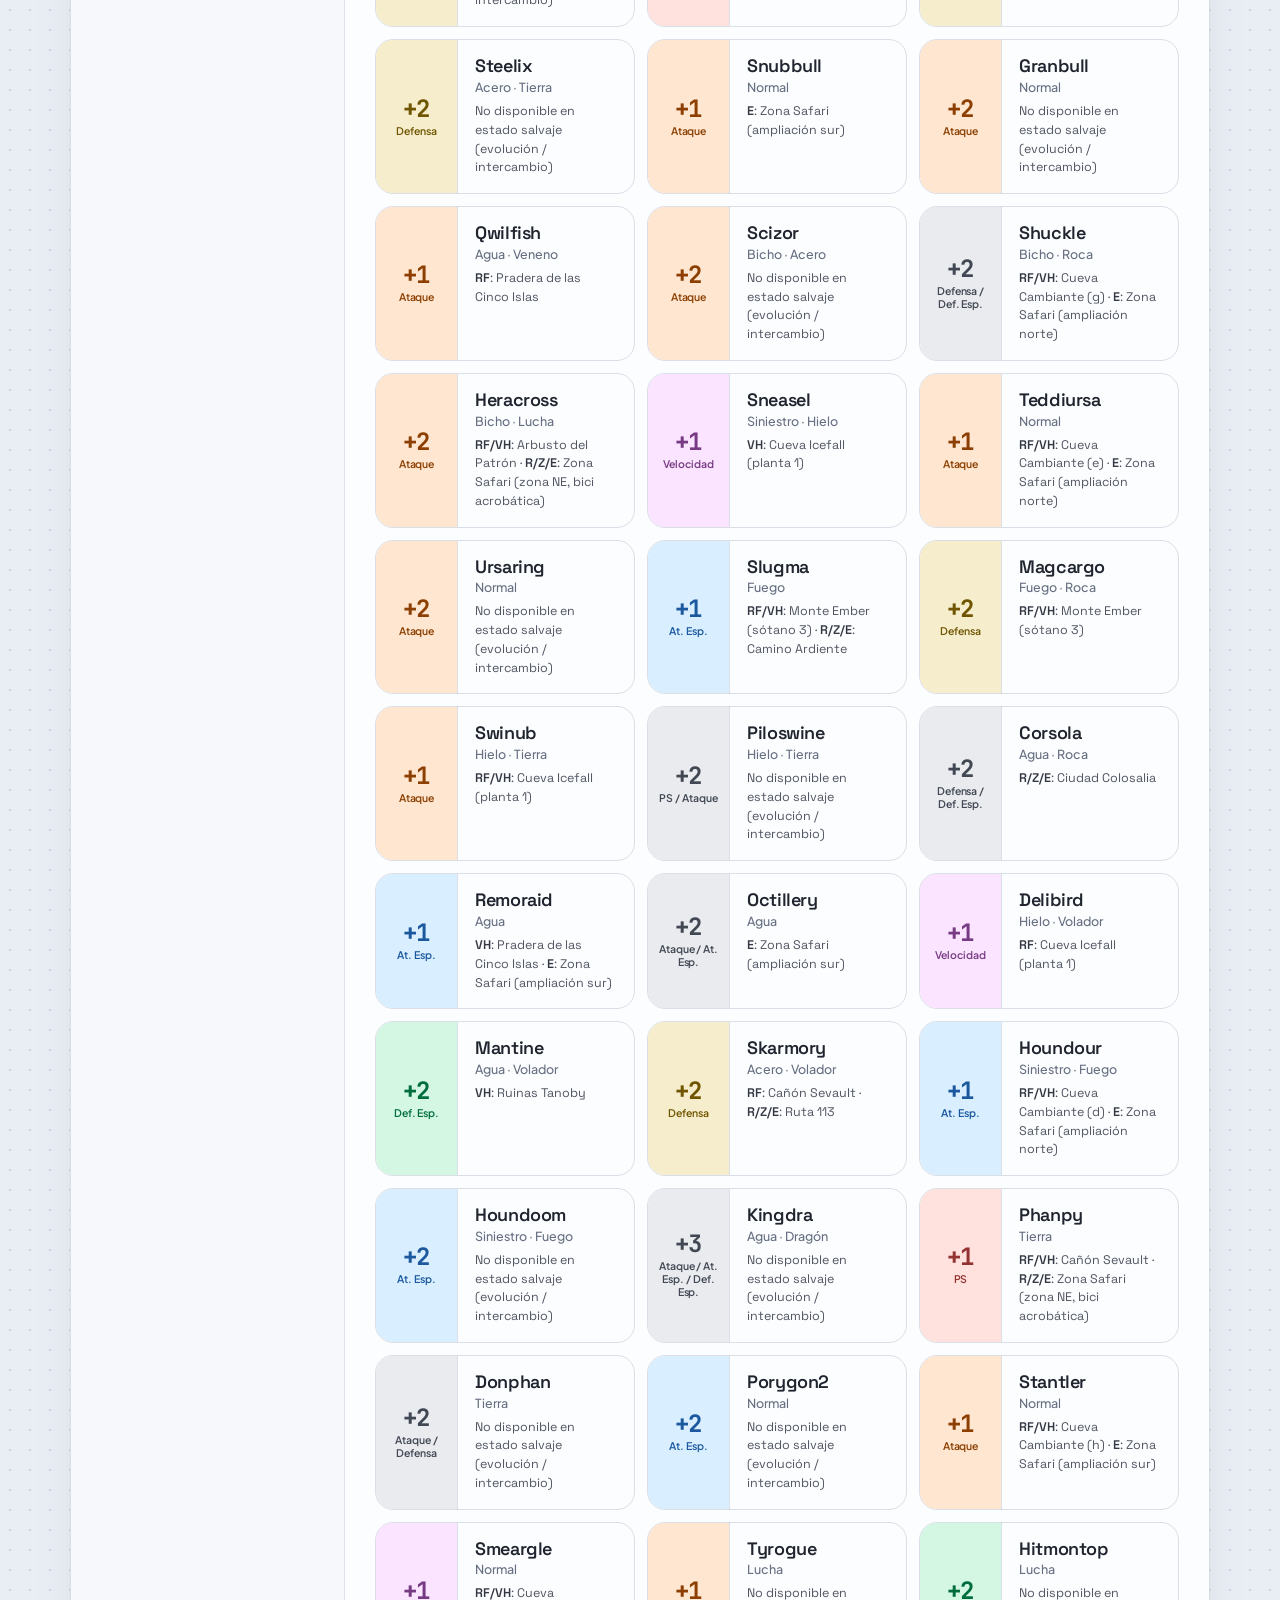
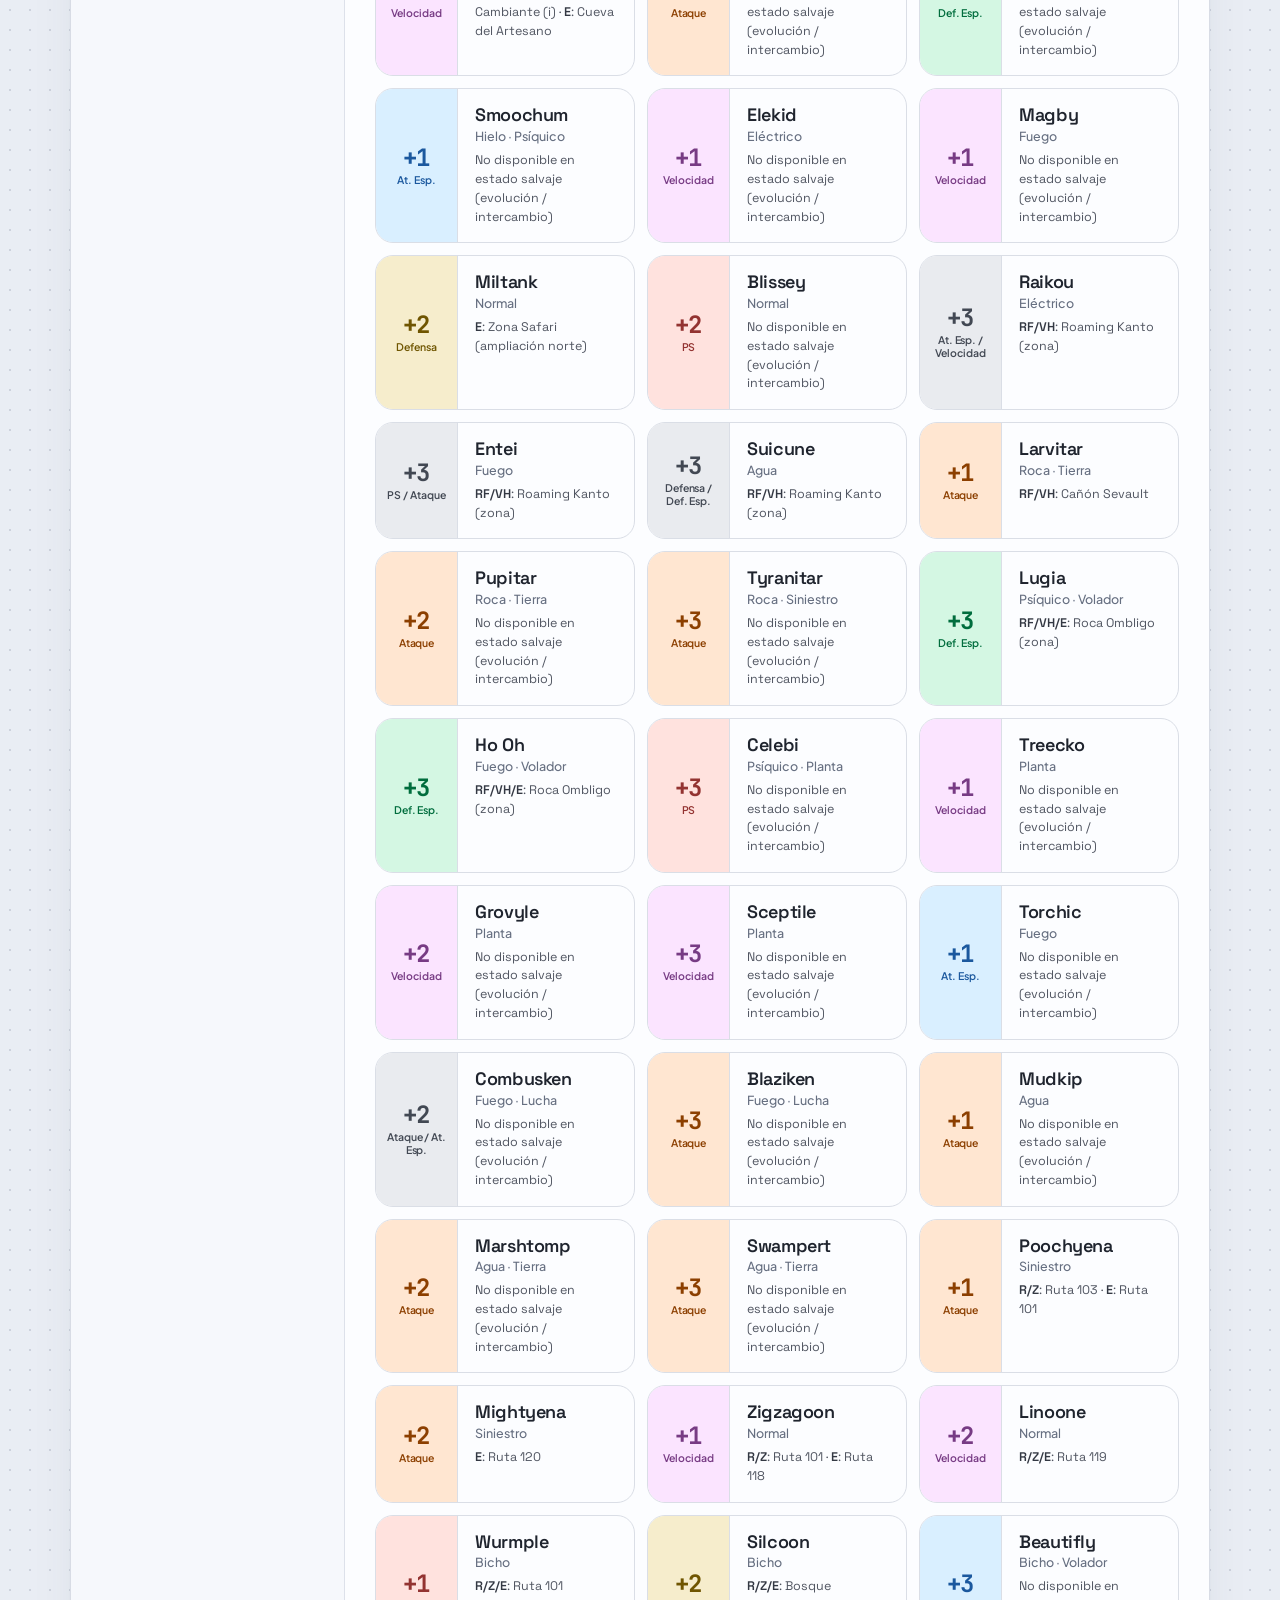
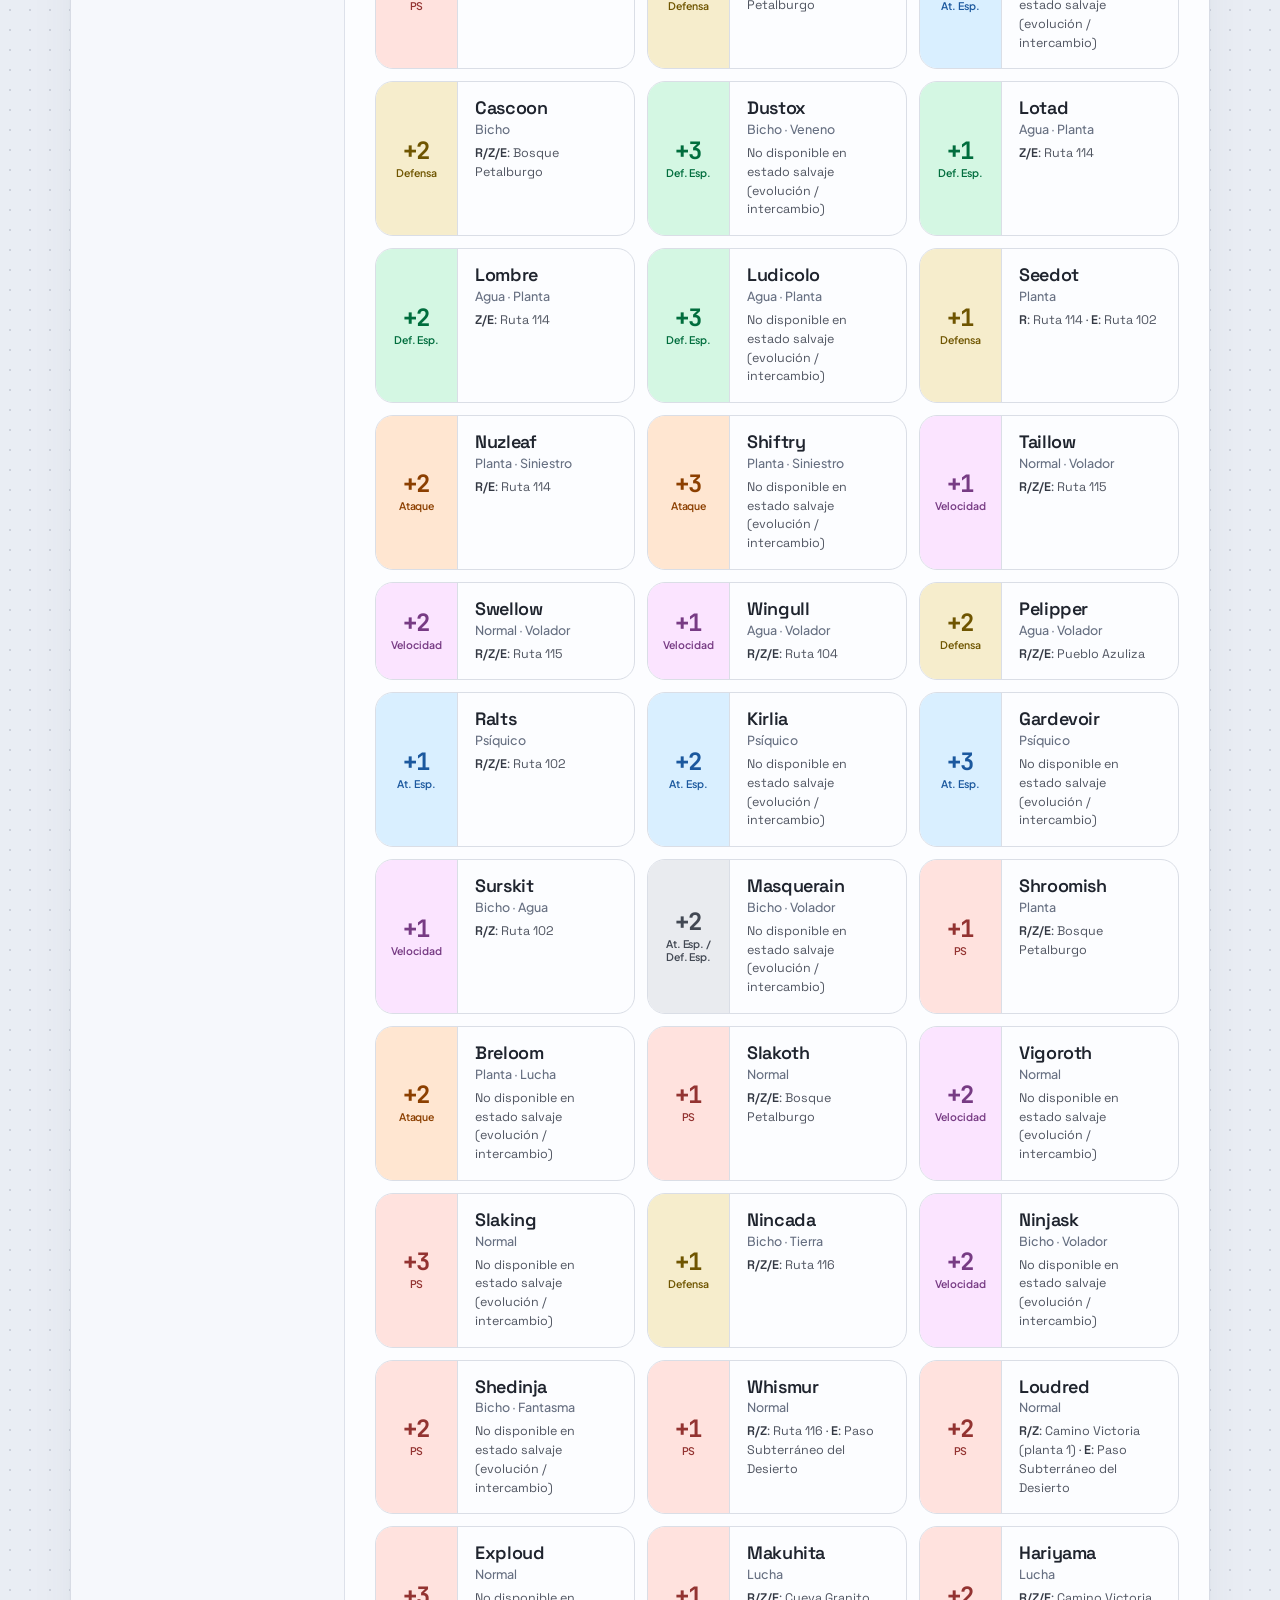
==== commit a43be5fe: "Add "Más opciones" training spots generated from encounter tables - tools/generar-mas-spots.mjs comp" ====
--- a/calculadora-entrenamiento-evs.html
+++ b/calculadora-entrenamiento-evs.html
@@ -7,7 +7,7 @@
 <link rel="preconnect" href="https://fonts.googleapis.com">
 <link rel="preconnect" href="https://fonts.gstatic.com" crossorigin>
 <link href="https://fonts.googleapis.com/css2?family=Space+Grotesk:wght@400;500;600;700&family=Plus+Jakarta+Sans:wght@400;500;600;700&family=JetBrains+Mono:wght@500;700&display=swap" rel="stylesheet">
-<link rel="stylesheet" href="styles.css">
+<link rel="stylesheet" href="styles.css?v=3">
 </head>
 <body>
 
@@ -99,6 +99,6 @@
   </div>
 </template>
 
-<script src="script-practice.js"></script>
+<script src="script-practice.js?v=3"></script>
 </body>
 </html>
--- a/styles.css
+++ b/styles.css
@@ -333,6 +333,7 @@
   flex-direction: column;
   gap: 8px;
 }
+.empty-state[hidden] { display: none; }
 .empty-title { font-size: 19px; font-weight: 600; letter-spacing: -0.02em; }
 .empty-sub { font-size: 14px; color: var(--muted); }
 
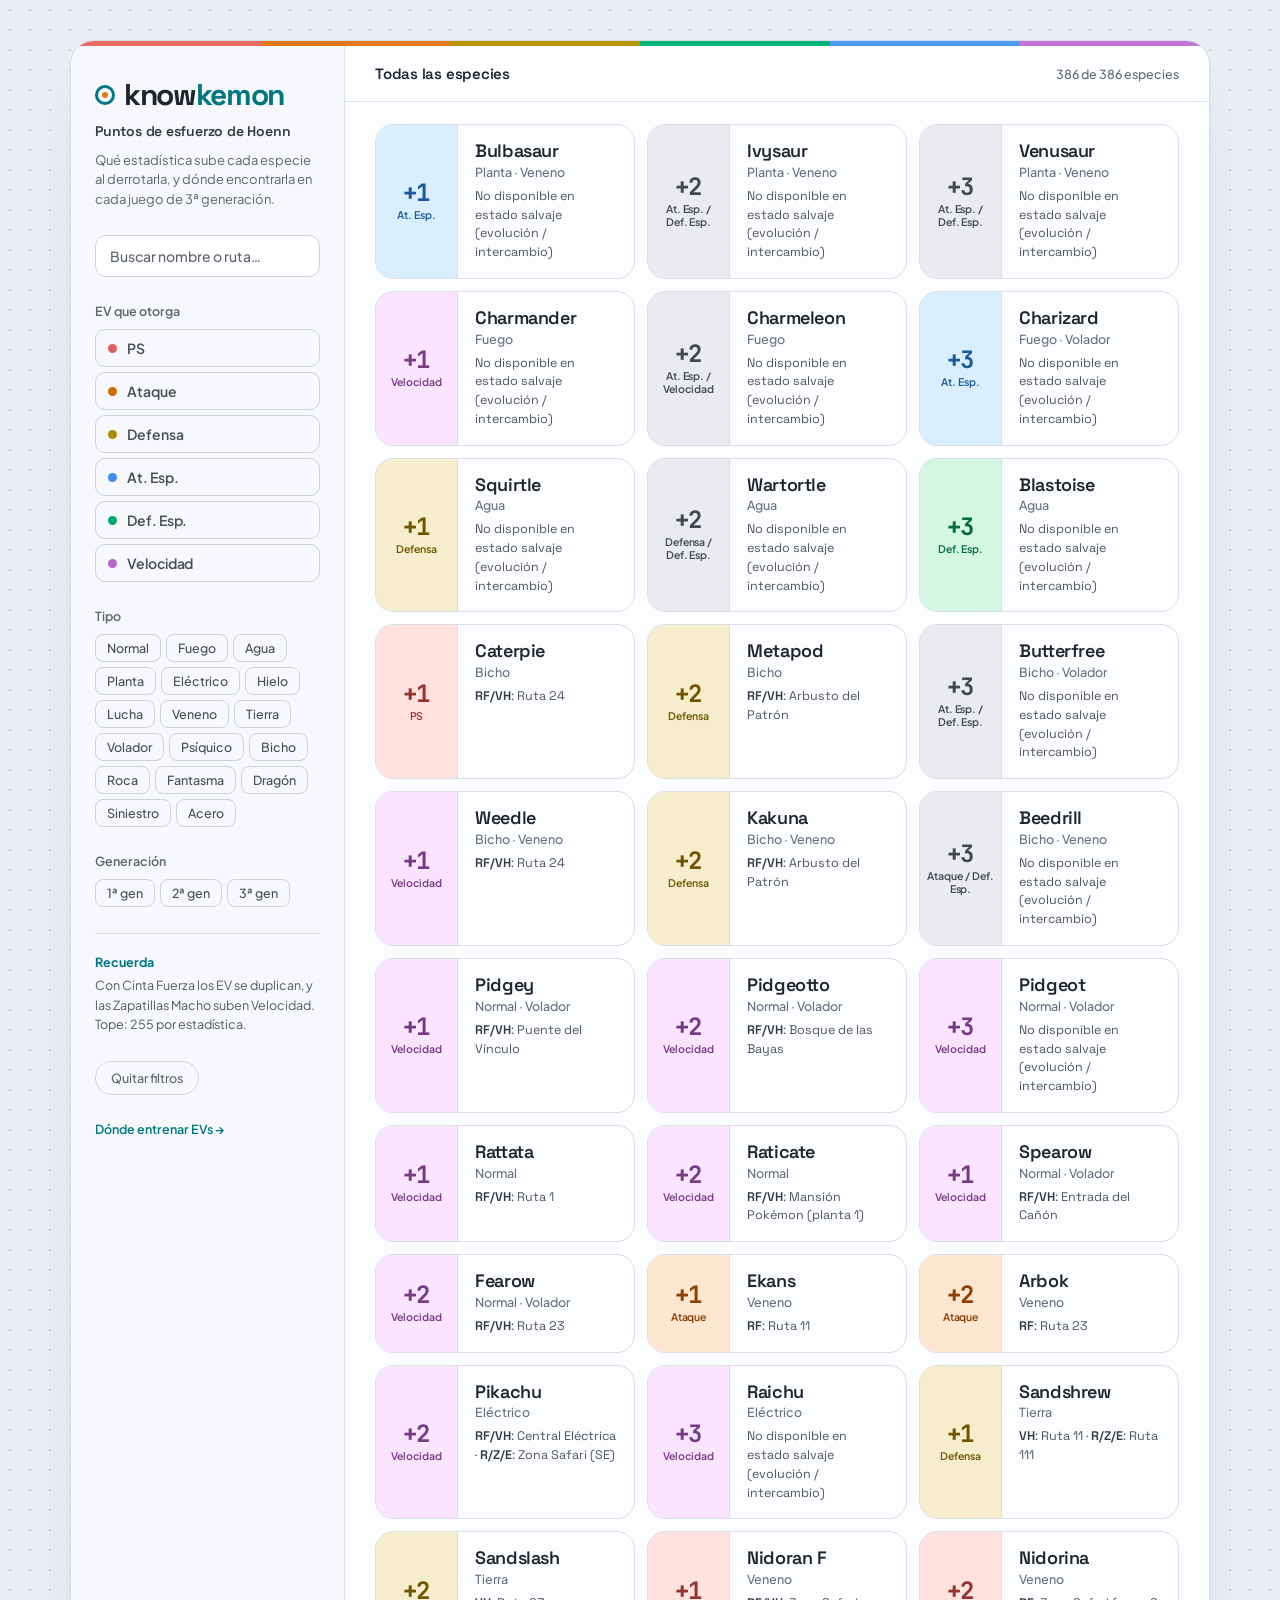
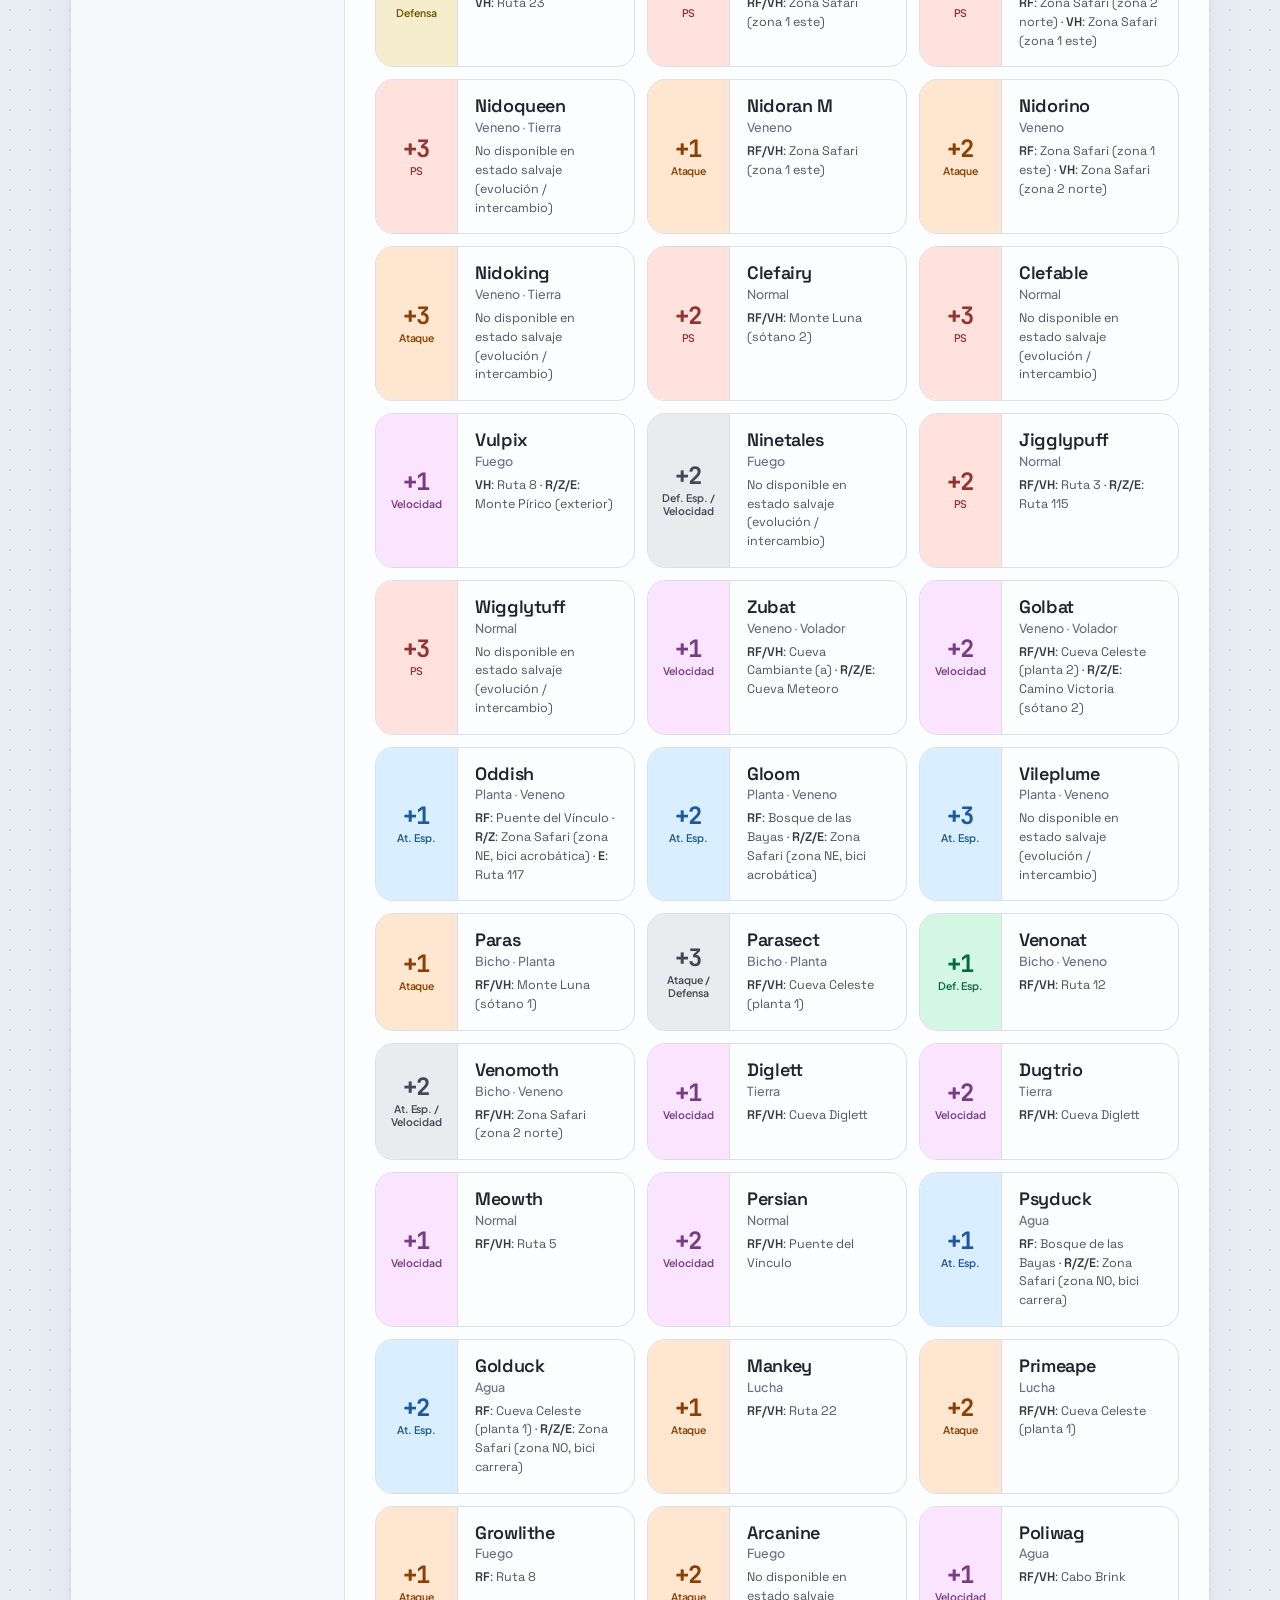
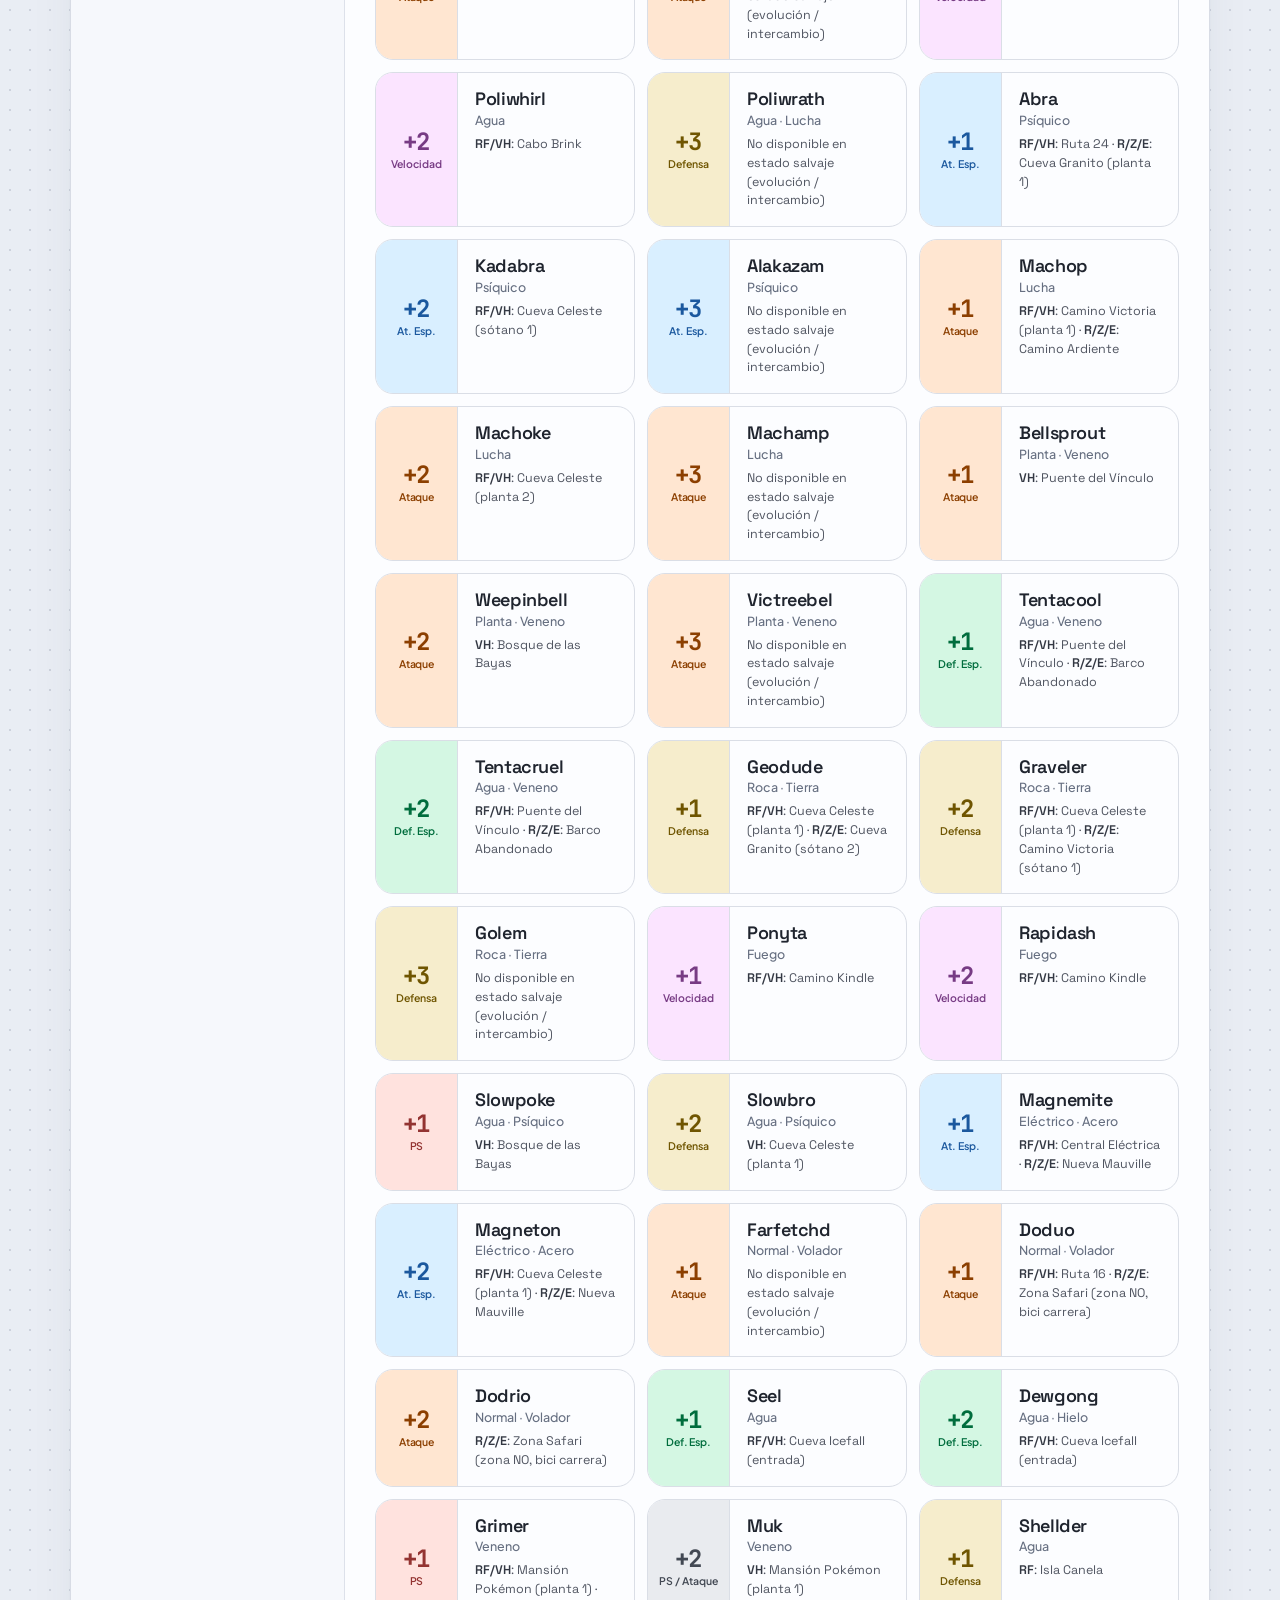
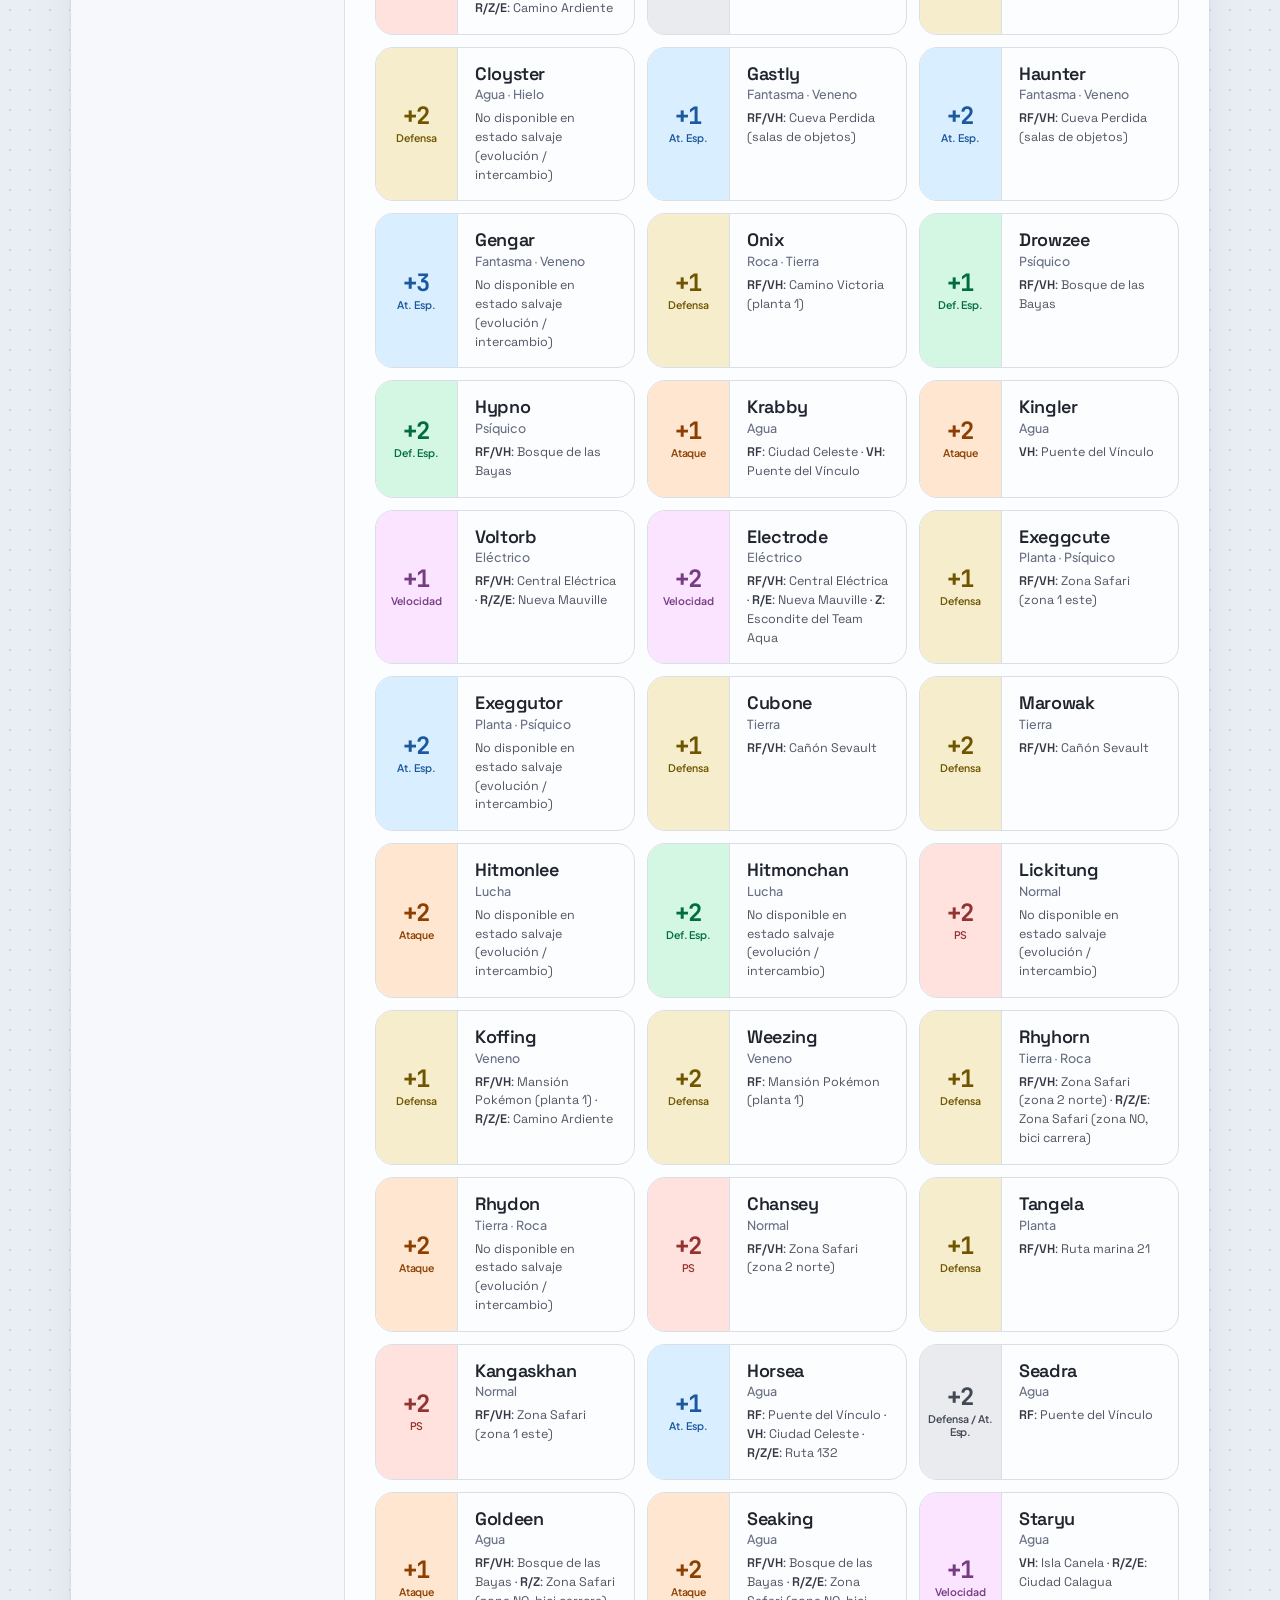
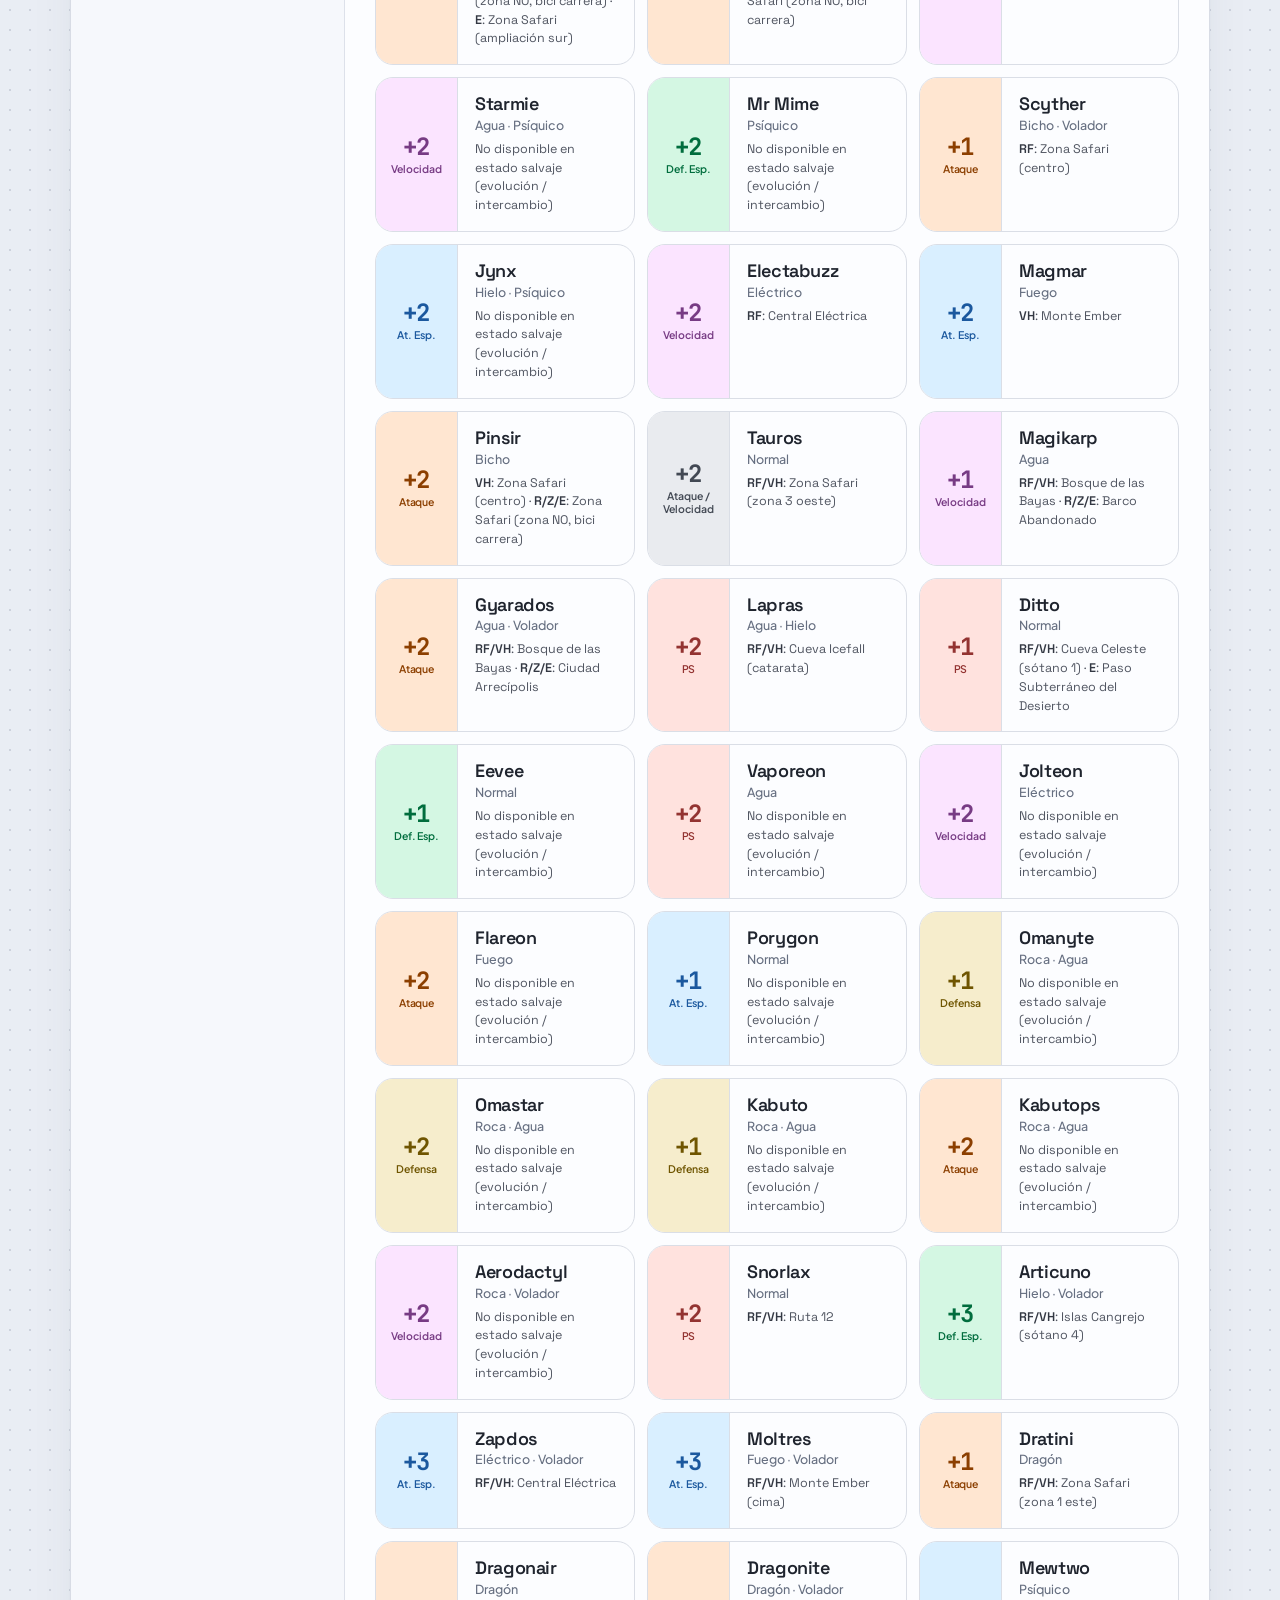
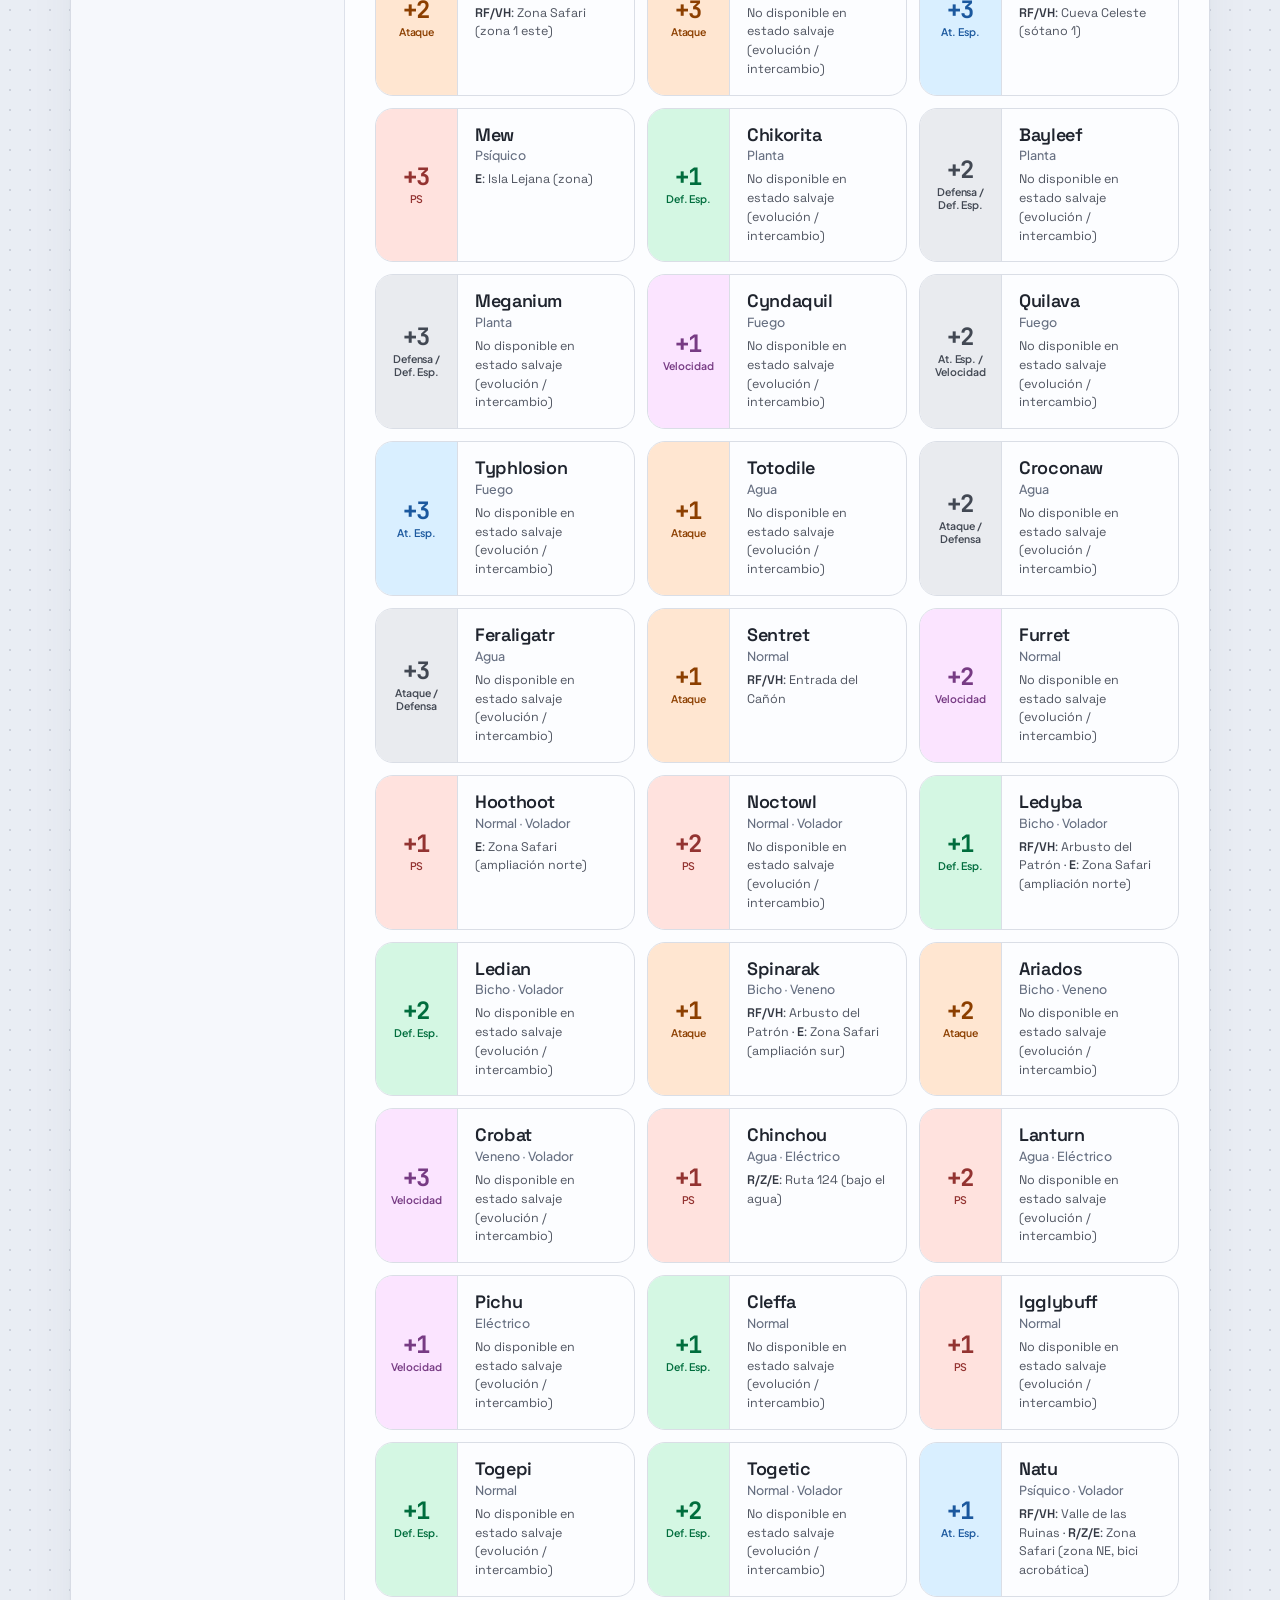
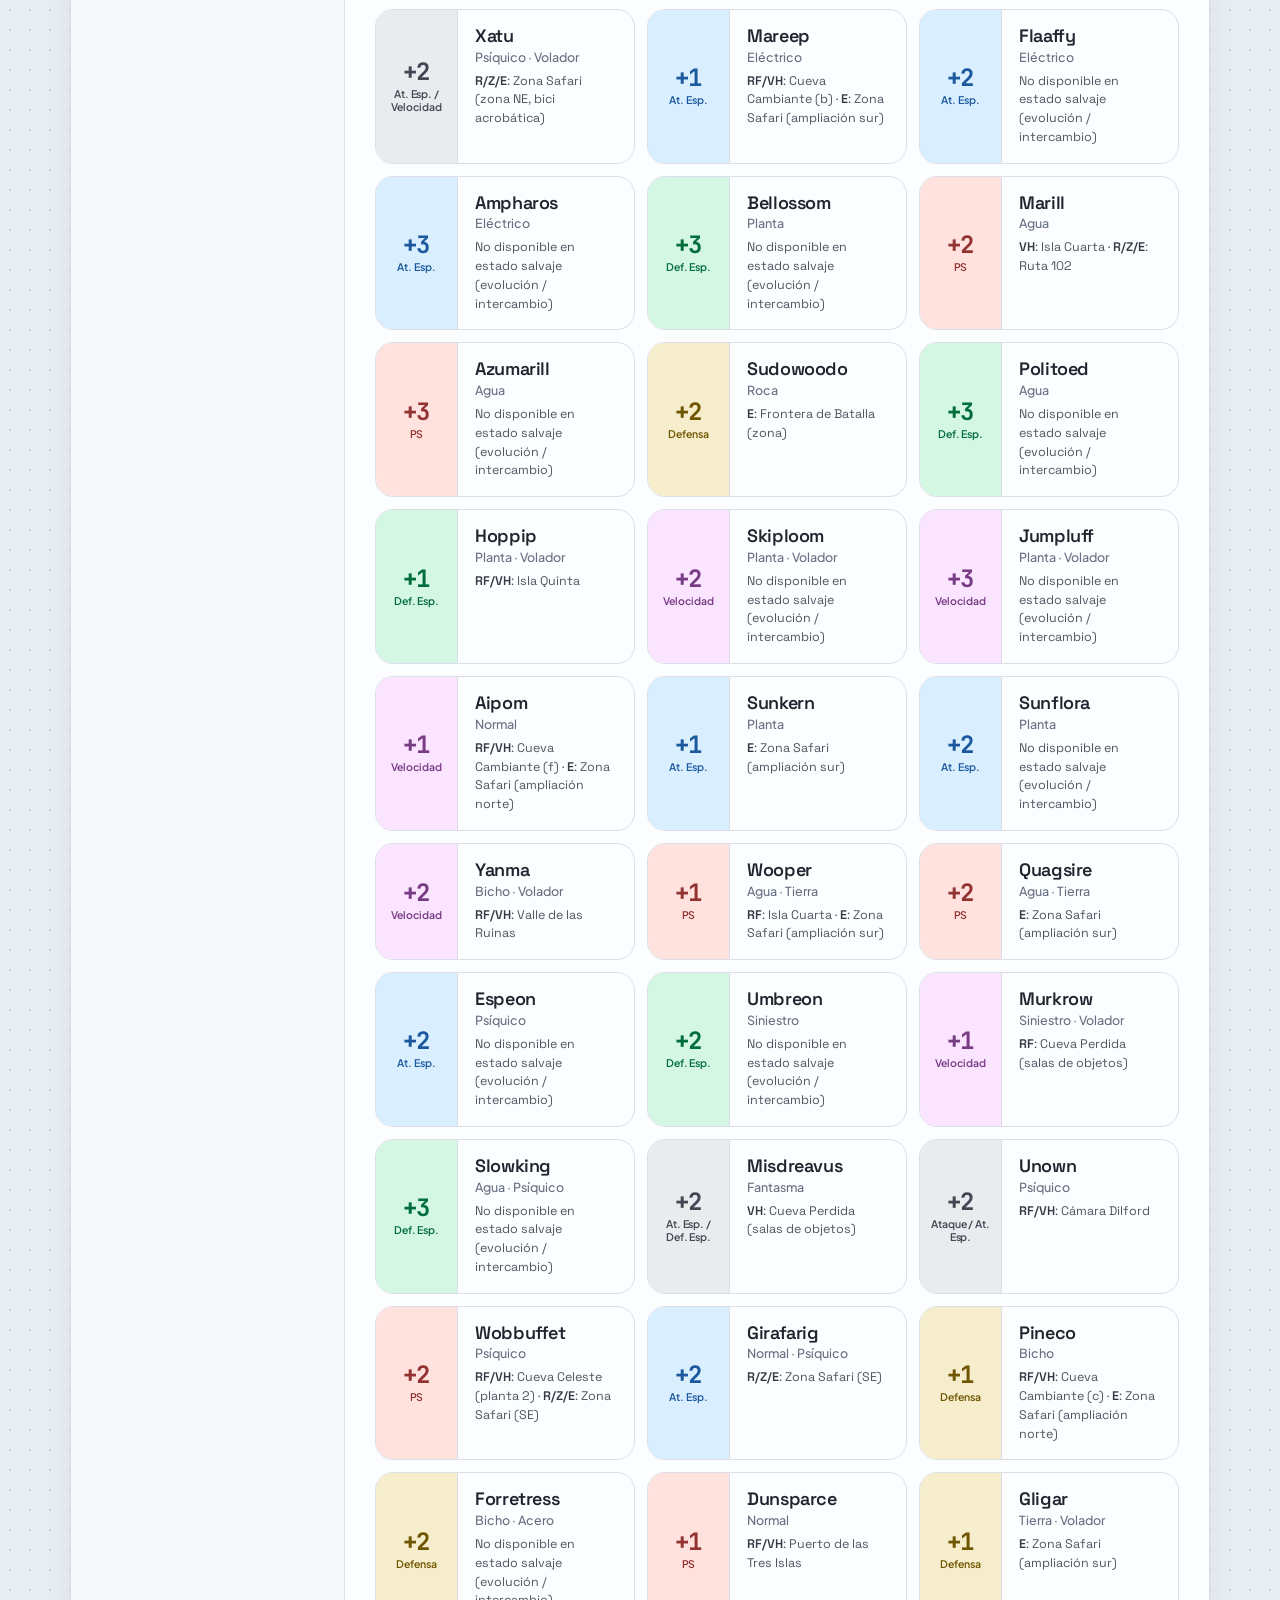
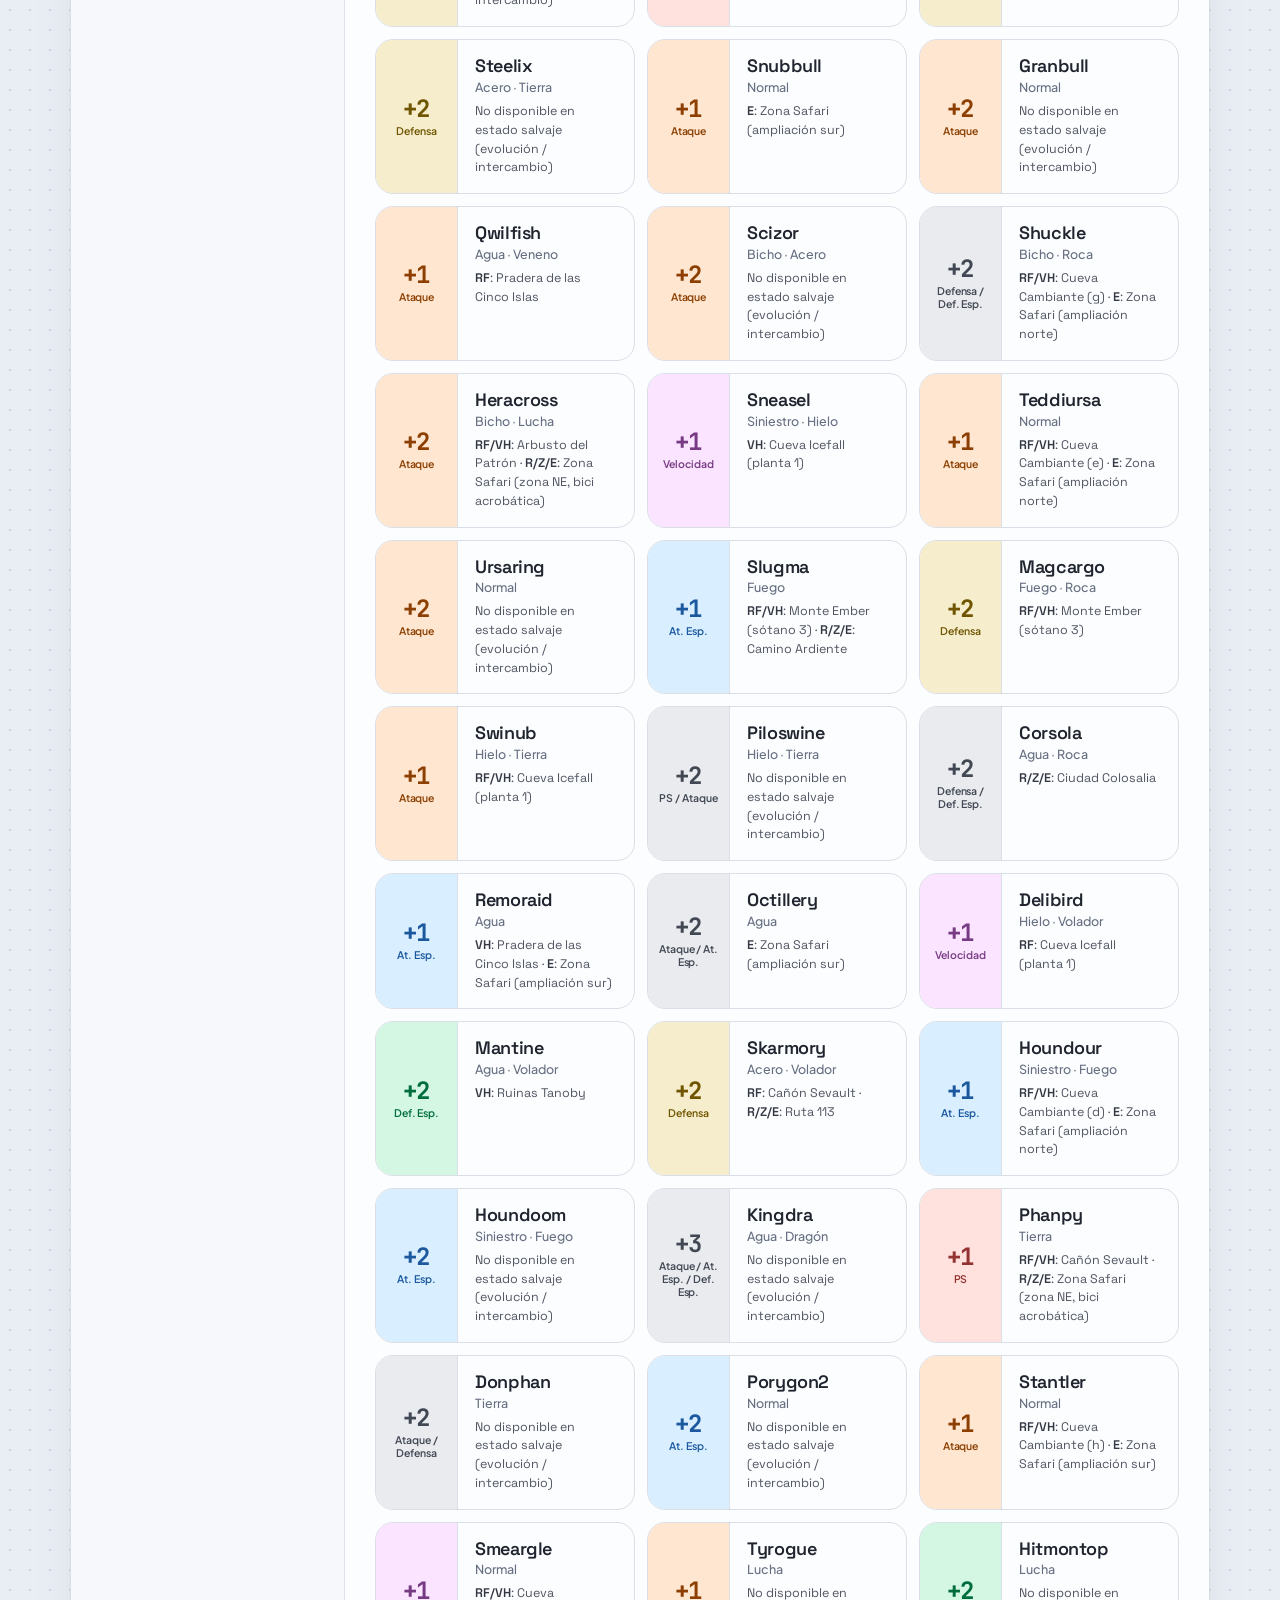
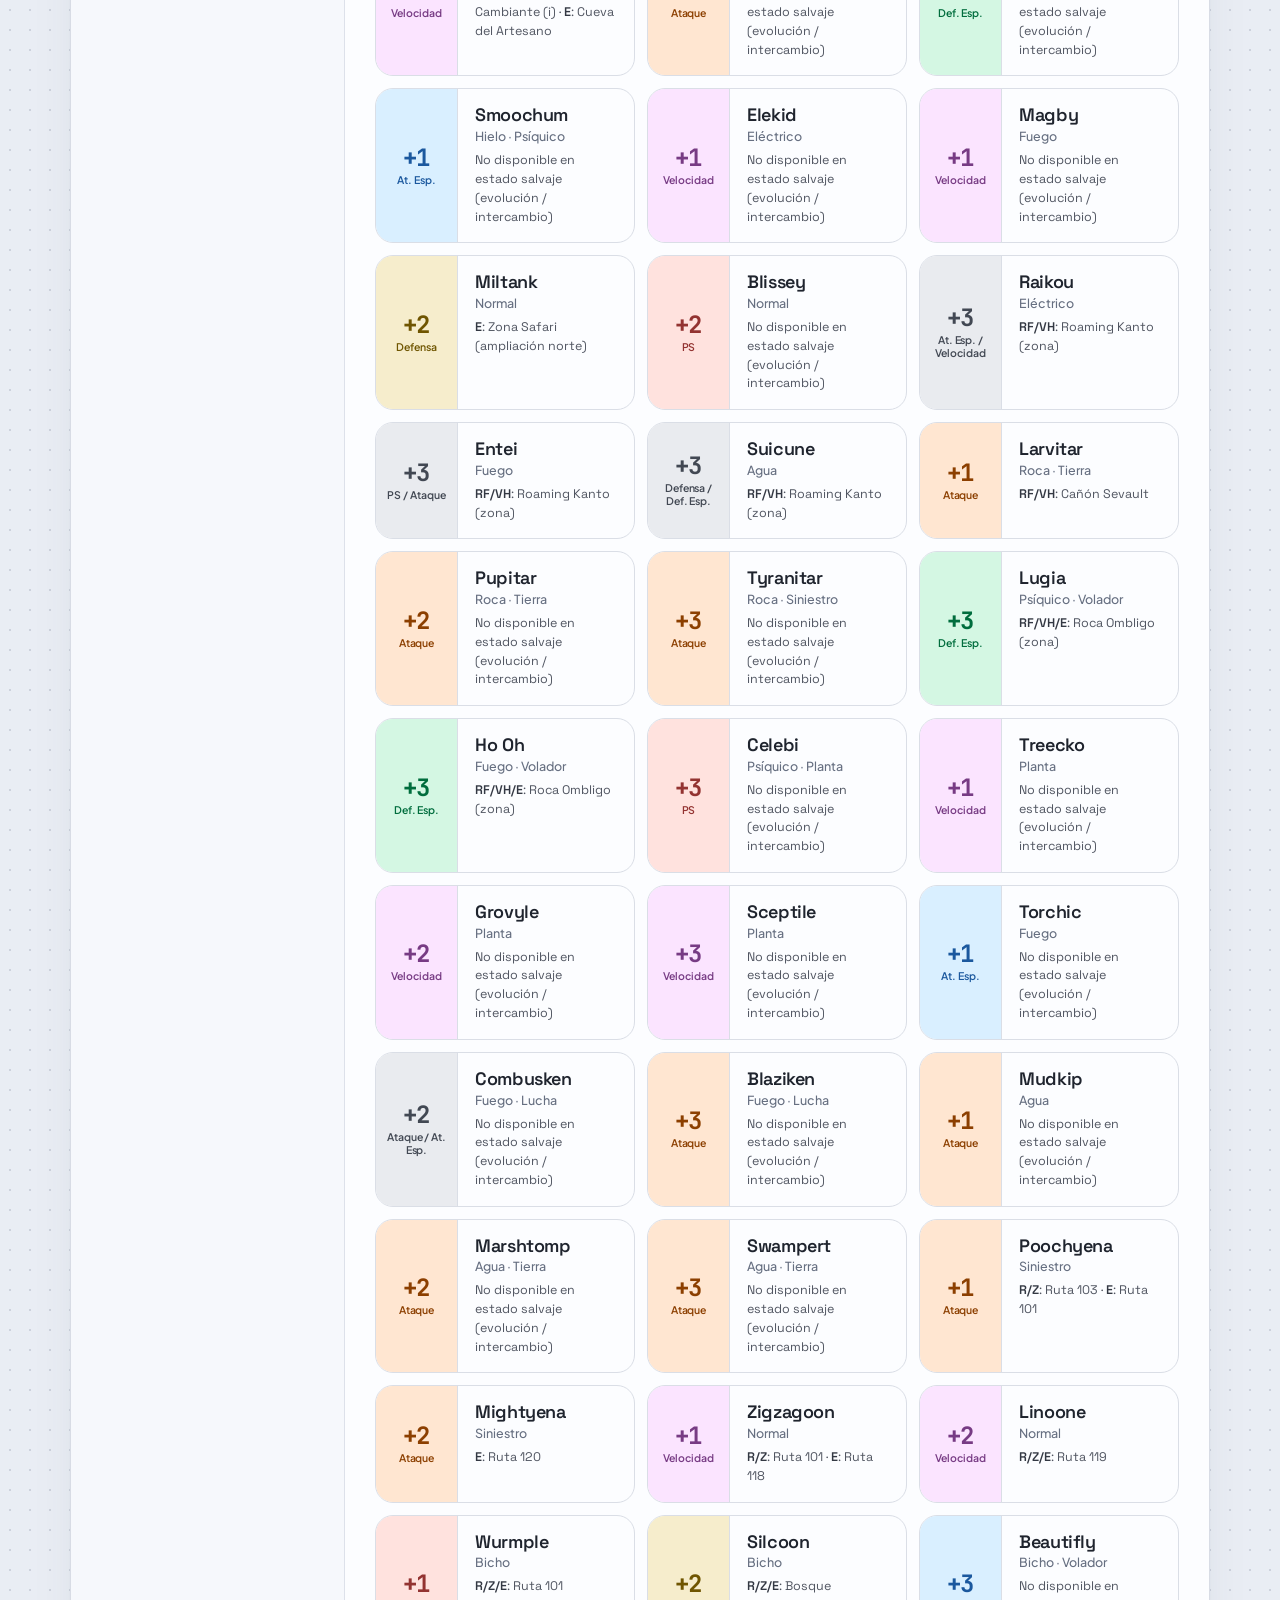
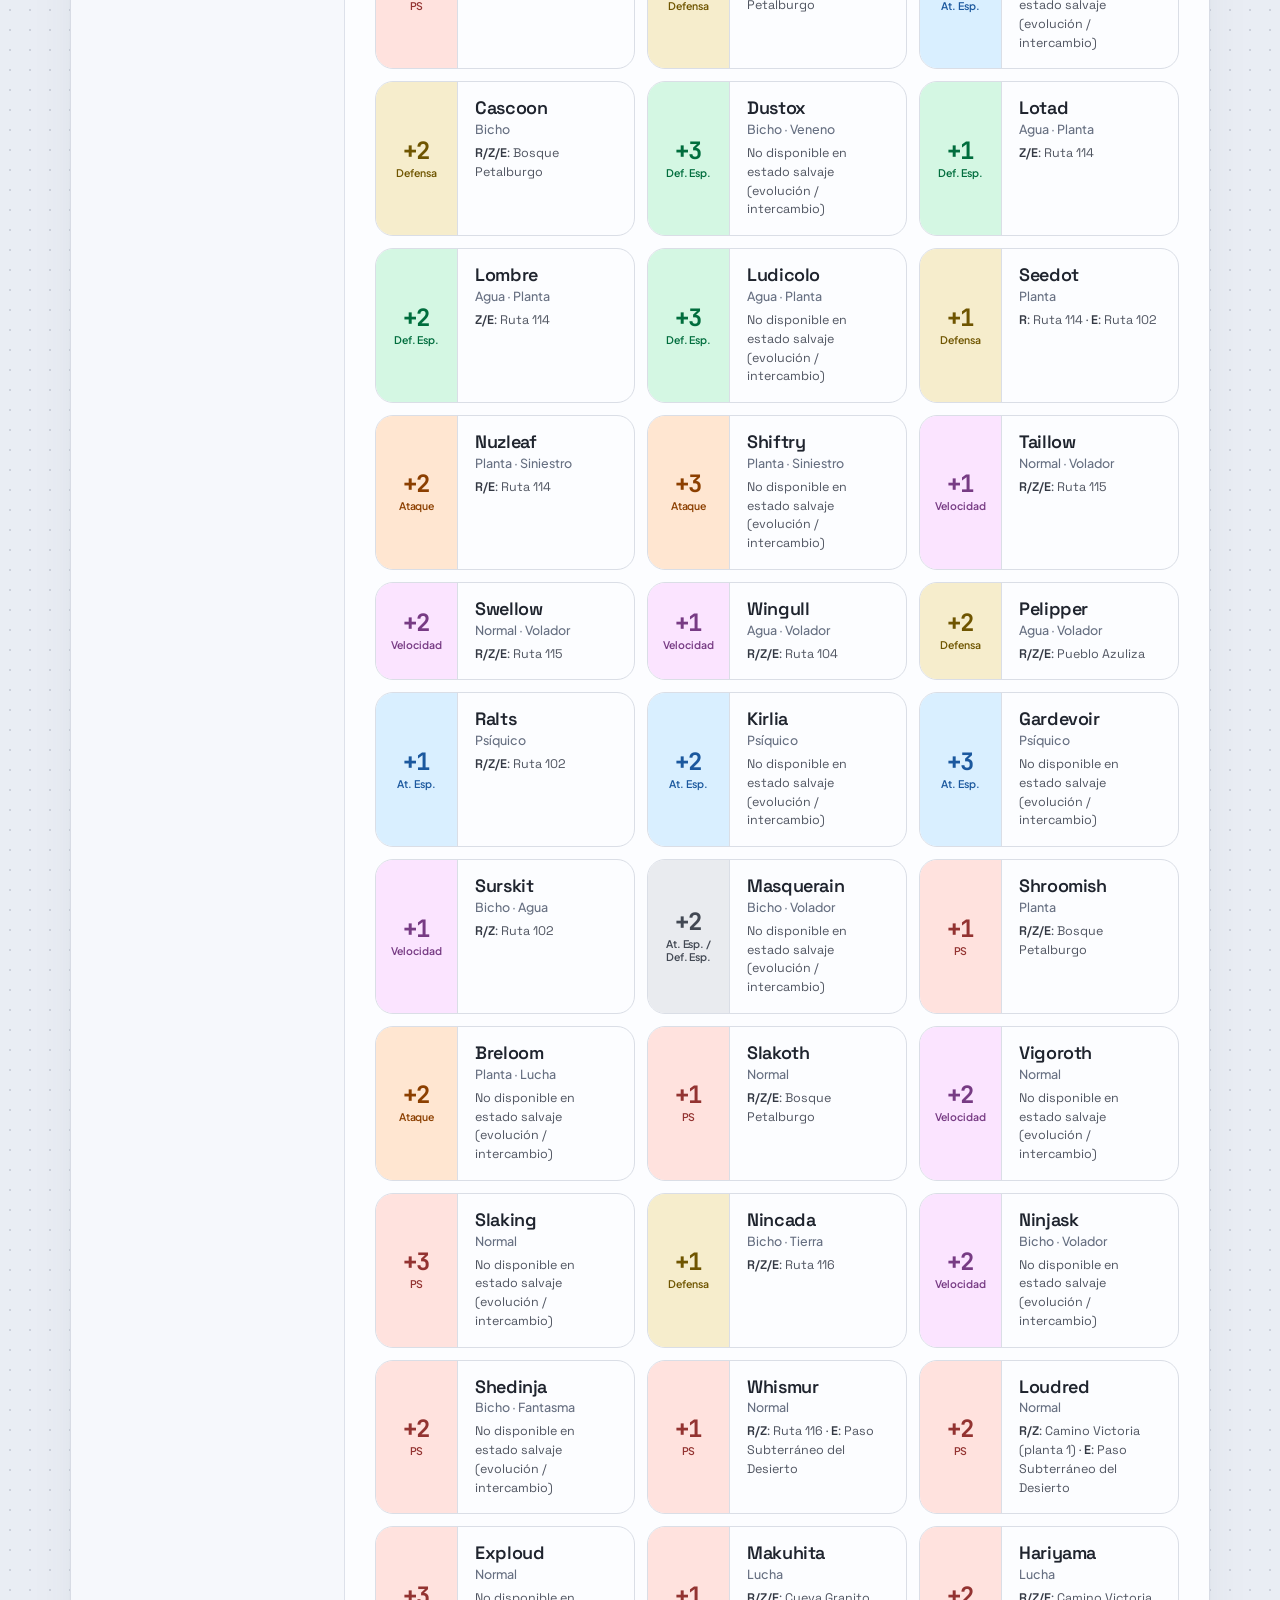
==== commit 8cc7cb40: "Add generation filter and drop Safari Zone from training spots - New 1ª/2ª/3ª gen chip filter on the" ====
--- a/calculadora-entrenamiento-evs.html
+++ b/calculadora-entrenamiento-evs.html
@@ -7,7 +7,7 @@
 <link rel="preconnect" href="https://fonts.googleapis.com">
 <link rel="preconnect" href="https://fonts.gstatic.com" crossorigin>
 <link href="https://fonts.googleapis.com/css2?family=Space+Grotesk:wght@400;500;600;700&family=Plus+Jakarta+Sans:wght@400;500;600;700&family=JetBrains+Mono:wght@500;700&display=swap" rel="stylesheet">
-<link rel="stylesheet" href="styles.css?v=3">
+<link rel="stylesheet" href="styles.css?v=4">
 </head>
 <body>
 
@@ -46,6 +46,11 @@
         <div class="filter-group">
           <span class="filter-label">Tipo</span>
           <div id="type-chips" class="type-chip-list"></div>
+        </div>
+
+        <div class="filter-group">
+          <span class="filter-label">Generación</span>
+          <div id="gen-chips" class="type-chip-list"></div>
         </div>
 
         <div class="remember">
@@ -99,6 +104,6 @@
   </div>
 </template>
 
-<script src="script-practice.js?v=3"></script>
+<script src="script-practice.js?v=4"></script>
 </body>
 </html>
--- a/styles.css
+++ b/styles.css
@@ -366,7 +366,39 @@
 @media (max-width: 760px) {
   .page { padding: 0; }
   .card-shell { border-radius: 0; }
-  .layout { grid-template-columns: 1fr; }
+  .layout { grid-template-columns: minmax(0, 1fr); }
   .sidebar { border-right: none; border-bottom: 1px solid var(--line); }
   .main-header, .main-body { padding-left: 18px; padding-right: 18px; }
-}
+
+  /* Lateral compacto para que las tarjetas salgan antes */
+  .sidebar {
+    padding: 20px 18px 16px;
+    gap: 14px;
+    flex-direction: row;
+    flex-wrap: wrap;
+    align-items: center;
+  }
+  .sidebar > * { flex: 1 1 100%; min-width: 0; }
+  .brand { gap: 6px; }
+  .brand h1 { font-size: 24px; }
+  .brand-desc, .remember { display: none; }
+  .filter-group { gap: 7px; }
+
+  .stat-chip-list { flex-direction: row; flex-wrap: wrap; }
+  .stat-chip-list .chip-stat { width: auto; padding: 7px 11px; gap: 7px; }
+
+  /* Tipos en una fila deslizable */
+  .type-chip-list {
+    flex-wrap: nowrap;
+    overflow-x: auto;
+    margin: 0 -18px;
+    padding: 0 18px 2px;
+    scrollbar-width: none;
+  }
+  .type-chip-list::-webkit-scrollbar { display: none; }
+  .type-chip-list .chip-type { flex: 0 0 auto; }
+
+  .sidebar > .reset-btn,
+  .sidebar > .train-link { flex: 0 0 auto; }
+  .sidebar > .train-link { margin-left: auto; }
+}
